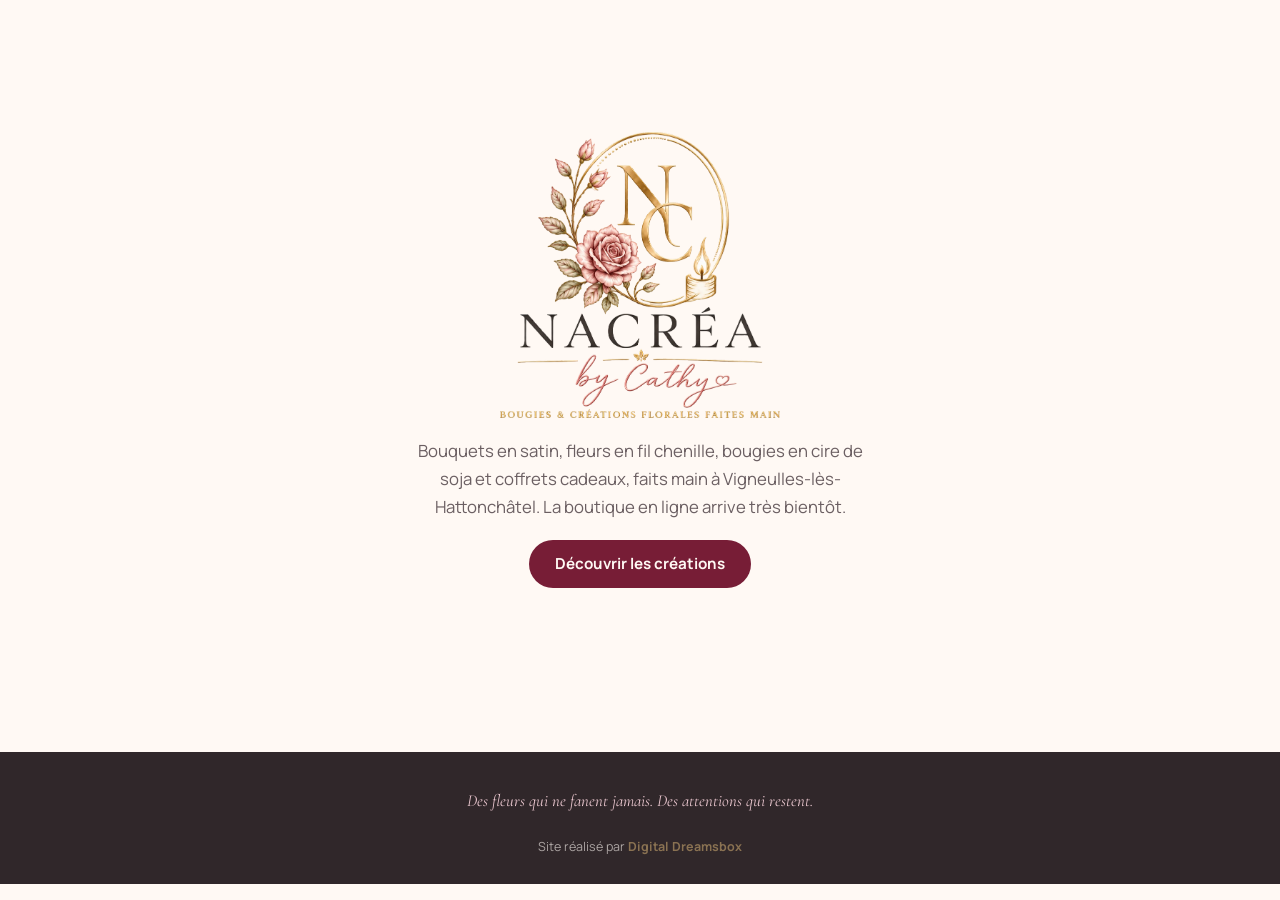
==== index.html @ 980279f2 "Site Nacréa by Cathy : boutique, fiches produits, gestionnaire /admin/, régénération automatique Co-" ====
<!DOCTYPE html>
<html lang="fr">
<head>
  <meta charset="UTF-8">
  <meta name="viewport" content="width=device-width, initial-scale=1.0, minimum-scale=1.0">
  <title>Nacréa by Cathy — Bougies &amp; créations florales faites main</title>
  <meta name="description" content="Bouquets en satin, fleurs en fil chenille, bougies en cire de soja et coffrets cadeaux faits main. Des fleurs qui ne fanent jamais, des attentions qui restent.">
  <link rel="canonical" href="https://nacreabycathy.fr/">
  <meta property="og:title" content="Nacréa by Cathy — Bougies &amp; créations florales faites main">
  <meta property="og:description" content="Des fleurs qui ne fanent jamais. Des attentions qui restent.">
  <meta property="og:image" content="https://nacreabycathy.fr/assets/logo-web.webp">
  <meta property="og:url" content="https://nacreabycathy.fr/">
  <meta property="og:type" content="website">
  <meta property="og:site_name" content="Nacréa by Cathy">
  <meta http-equiv="X-Content-Type-Options" content="nosniff">
  <meta name="referrer" content="strict-origin-when-cross-origin">
  <link rel="icon" href="/assets/favicon-32-nc.png">
  <link rel="apple-touch-icon" href="/assets/apple-touch-icon.png">
  <link rel="preload" href="https://fonts.googleapis.com/css2?family=Cormorant+Garamond:wght@500;600&family=Great+Vibes&family=Manrope:wght@400;500;600;700&display=swap" as="style" onload="this.onload=null;this.rel='stylesheet'">
  <noscript><link rel="stylesheet" href="https://fonts.googleapis.com/css2?family=Cormorant+Garamond:wght@500;600&family=Great+Vibes&family=Manrope:wght@400;500;600;700&display=swap"></noscript>
  <link rel="stylesheet" href="/assets/styles.css">
</head>
<body>
<!-- PLACEHOLDER — la vraie page d'accueil (hero, collections, occasions, sur-mesure)
     sera construite au chantier design. Cette version évite tout lien cassé. -->
<main style="min-height:80svh;display:flex;flex-direction:column;align-items:center;justify-content:center;text-align:center;padding:2rem 1rem;gap:1.2rem">
  <img src="/assets/logo-web.webp" alt="Nacréa by Cathy — bougies et créations florales faites main" width="320" height="327" style="max-width:280px">
  <p style="max-width:460px;color:#6b5f62">Bouquets en satin, fleurs en fil chenille, bougies en cire de soja et coffrets cadeaux, faits main à Vigneulles-lès-Hattonchâtel. La boutique en ligne arrive très bientôt.</p>
  <a class="btn btn-primary" href="/boutique.html">Découvrir les créations</a>
</main>
<footer class="site-footer">
  <p class="footer-baseline">Des fleurs qui ne fanent jamais. Des attentions qui restent.</p>
  <div class="footer-credit">
    <a href="https://digitaldreamsbox.com" target="_blank" rel="noopener">Site réalisé par <strong>Digital Dreamsbox</strong></a>
  </div>
</footer>
</body>
</html>
---- assets/styles.css ----
/* ============================================================
   Nacréa by Cathy — styles globaux v1 (charte 21/08/2026)
   Mobile-first. Variables charte en :root.
   ============================================================ */
:root {
  --ivoire: #FFF9F4;
  --rose: #E8C5CD;
  --bordeaux: #771D36;
  --bordeaux-fonce: #5E1729;
  --champagne: #C6A46D;
  --anthracite: #30272A;
  --fs-h1: clamp(1.7rem, 5vw, 2.8rem);
  --fs-h2: clamp(1.3rem, 3.5vw, 2rem);
  --fs-body: clamp(0.95rem, 2vw, 1.05rem);
}
* { margin: 0; padding: 0; box-sizing: border-box; }
body {
  background: var(--ivoire);
  color: var(--anthracite);
  font-family: 'Manrope', system-ui, sans-serif;
  font-size: var(--fs-body);
  line-height: 1.65;
}
img { max-width: 100%; height: auto; display: block; }
a { color: var(--bordeaux); }
h1, h2, h3 { font-family: 'Cormorant Garamond', Georgia, serif; font-weight: 600; line-height: 1.15; }
h1 { font-size: var(--fs-h1); }
h2 { font-size: var(--fs-h2); }

/* ---------- Header ---------- */
.site-header {
  display: flex; align-items: center; justify-content: space-between;
  padding: .6rem 1rem; gap: 1rem;
  border-bottom: 1px solid #eadfd6;
  background: var(--ivoire);
}
.site-header img { width: 64px; height: auto; }
.site-header nav { display: flex; gap: .3rem .9rem; flex-wrap: wrap; justify-content: flex-end; }
.site-header nav a {
  text-decoration: none; color: var(--anthracite);
  font-weight: 600; font-size: .82rem; letter-spacing: .08em; text-transform: uppercase;
  padding: .55rem .35rem; min-height: 44px; display: inline-flex; align-items: center;
}
.site-header nav a:hover { color: var(--bordeaux); }
@media (min-width: 768px) { .site-header { padding: .8rem 2rem; } .site-header img { width: 78px; } }

/* ---------- Boutons & badges ---------- */
.btn {
  display: inline-flex; align-items: center; justify-content: center;
  min-height: 48px; padding: .7rem 1.6rem;
  border-radius: 999px; text-decoration: none;
  font-weight: 700; font-size: .95rem;
  transition: background .2s ease, transform .15s ease;
}
.btn-primary { background: var(--bordeaux); color: var(--ivoire); }
.btn-primary:hover { background: var(--bordeaux-fonce); transform: translateY(-1px); }
.btn-off { background: #d9d0ca; color: #6b5f62; cursor: not-allowed; }
.badge {
  position: absolute; top: .7rem; left: .7rem;
  background: var(--ivoire); color: var(--bordeaux);
  font-size: .7rem; font-weight: 700; letter-spacing: .12em; text-transform: uppercase;
  padding: .25rem .6rem; border-radius: 999px; border: 1px solid var(--rose);
}
.badge-off { background: var(--anthracite); color: var(--ivoire); border-color: var(--anthracite); }

/* ---------- Grille produits / cartes ---------- */
.grille-produits {
  display: grid; grid-template-columns: repeat(2, 1fr); gap: .9rem;
}
@media (min-width: 768px) { .grille-produits { grid-template-columns: repeat(3, 1fr); gap: 1.4rem; } }
.carte-produit { text-decoration: none; color: inherit; }
.carte-img {
  position: relative; overflow: hidden; border-radius: 14px;
  aspect-ratio: 1 / 1; background: #f4ebe3;
}
.carte-img img { width: 100%; height: 100%; object-fit: cover; transition: transform .35s ease; }
.carte-produit:hover .carte-img img { transform: scale(1.04); }
.carte-produit h3 {
  font-family: 'Manrope', sans-serif; font-size: .92rem; font-weight: 600;
  margin: .55rem 0 .1rem; line-height: 1.35;
}
.carte-prix { color: var(--bordeaux); font-weight: 700; font-size: .95rem; }

/* ---------- Page boutique ---------- */
.page-boutique { max-width: 1120px; margin: 0 auto; padding: 1.6rem 1rem 4rem; }
.page-boutique h1 { margin-bottom: .3rem; }
.page-boutique .intro { color: #6b5f62; max-width: 640px; margin-bottom: 1.4rem; }
.filtres { display: flex; flex-wrap: wrap; gap: .5rem; margin-bottom: .7rem; }
.filtres-occ { margin-bottom: 1.6rem; }
.chip {
  border: 1px solid #e0d3c8; background: #fff; color: var(--anthracite);
  padding: .5rem 1rem; min-height: 40px; border-radius: 999px;
  font-family: inherit; font-size: .85rem; font-weight: 600; cursor: pointer;
  transition: all .15s ease;
}
.chip:hover { border-color: var(--bordeaux); }
.chip-active { background: var(--bordeaux); color: var(--ivoire); border-color: var(--bordeaux); }
.chip-occ { border-style: dashed; }
.vide { padding: 2rem 0; color: #6b5f62; }

/* ---------- Fiche produit ---------- */
.page-produit { max-width: 1120px; margin: 0 auto; padding: 1.2rem 1rem 4rem; }
.fil { font-size: .82rem; color: #8a7c80; margin-bottom: 1rem; }
.fil a { color: inherit; }
.produit-grille { display: grid; gap: 1.6rem; }
@media (min-width: 900px) { .produit-grille { grid-template-columns: 1.1fr 1fr; gap: 3rem; } }
.galerie img#galerie-main { border-radius: 16px; width: 100%; aspect-ratio: 1/1; object-fit: cover; }
.galerie-thumbs { display: flex; gap: .6rem; margin-top: .7rem; }
.galerie-thumbs .thumb { border: 2px solid transparent; border-radius: 10px; overflow: hidden; padding: 0; cursor: pointer; background: none; }
.galerie-thumbs .thumb:hover { border-color: var(--champagne); }
.galerie-thumbs img { width: 72px; height: 72px; object-fit: cover; }
.infos h1 { margin-bottom: .4rem; }
.infos .prix { font-size: 1.5rem; font-weight: 700; color: var(--bordeaux); margin-bottom: .7rem; }
.infos .accroche { color: #6b5f62; margin-bottom: 1.2rem; max-width: 46ch; }
.perso-note { margin-top: 1rem; font-size: .9rem; background: #fff; border: 1px solid var(--rose); border-radius: 10px; padding: .8rem 1rem; }
.reassurance { list-style: none; margin-top: 1.4rem; display: grid; gap: .45rem; }
.reassurance li { padding-left: 1.5rem; position: relative; font-size: .92rem; }
.reassurance li::before {
  content: ""; position: absolute; left: 0; top: .5em;
  width: 14px; height: 2px; background: var(--champagne);
}
.produit-description { max-width: 720px; margin-top: 3rem; }
.produit-description h2 { margin-bottom: .7rem; }
.produit-description p { margin-bottom: .8rem; }
.occasions-tags { color: #8a7c80; font-size: .88rem; }
.cross-sell { margin-top: 3rem; }
.cross-sell h2 { margin-bottom: 1rem; }
.cross-sell .grille-produits { grid-template-columns: repeat(2, 1fr); max-width: 560px; }

/* ---------- Footer ---------- */
.site-footer {
  margin-top: 2rem; padding: 2.2rem 1rem 1.6rem;
  background: var(--anthracite); color: var(--ivoire);
  text-align: center;
}
.footer-baseline { font-family: 'Cormorant Garamond', serif; font-size: 1.05rem; font-style: italic; color: var(--rose); margin-bottom: 1rem; }
.site-footer nav { display: flex; flex-wrap: wrap; gap: .4rem 1.2rem; justify-content: center; margin-bottom: 1.4rem; }
.site-footer nav a { color: var(--ivoire); opacity: .85; text-decoration: none; font-size: .85rem; min-height: 44px; display: inline-flex; align-items: center; }
.site-footer nav a:hover { opacity: 1; color: var(--rose); }
.footer-credit a { color: var(--ivoire); opacity: .6; font-size: .78rem; text-decoration: none; }
.footer-credit a:hover { opacity: .9; }
.footer-credit strong { color: var(--champagne); }
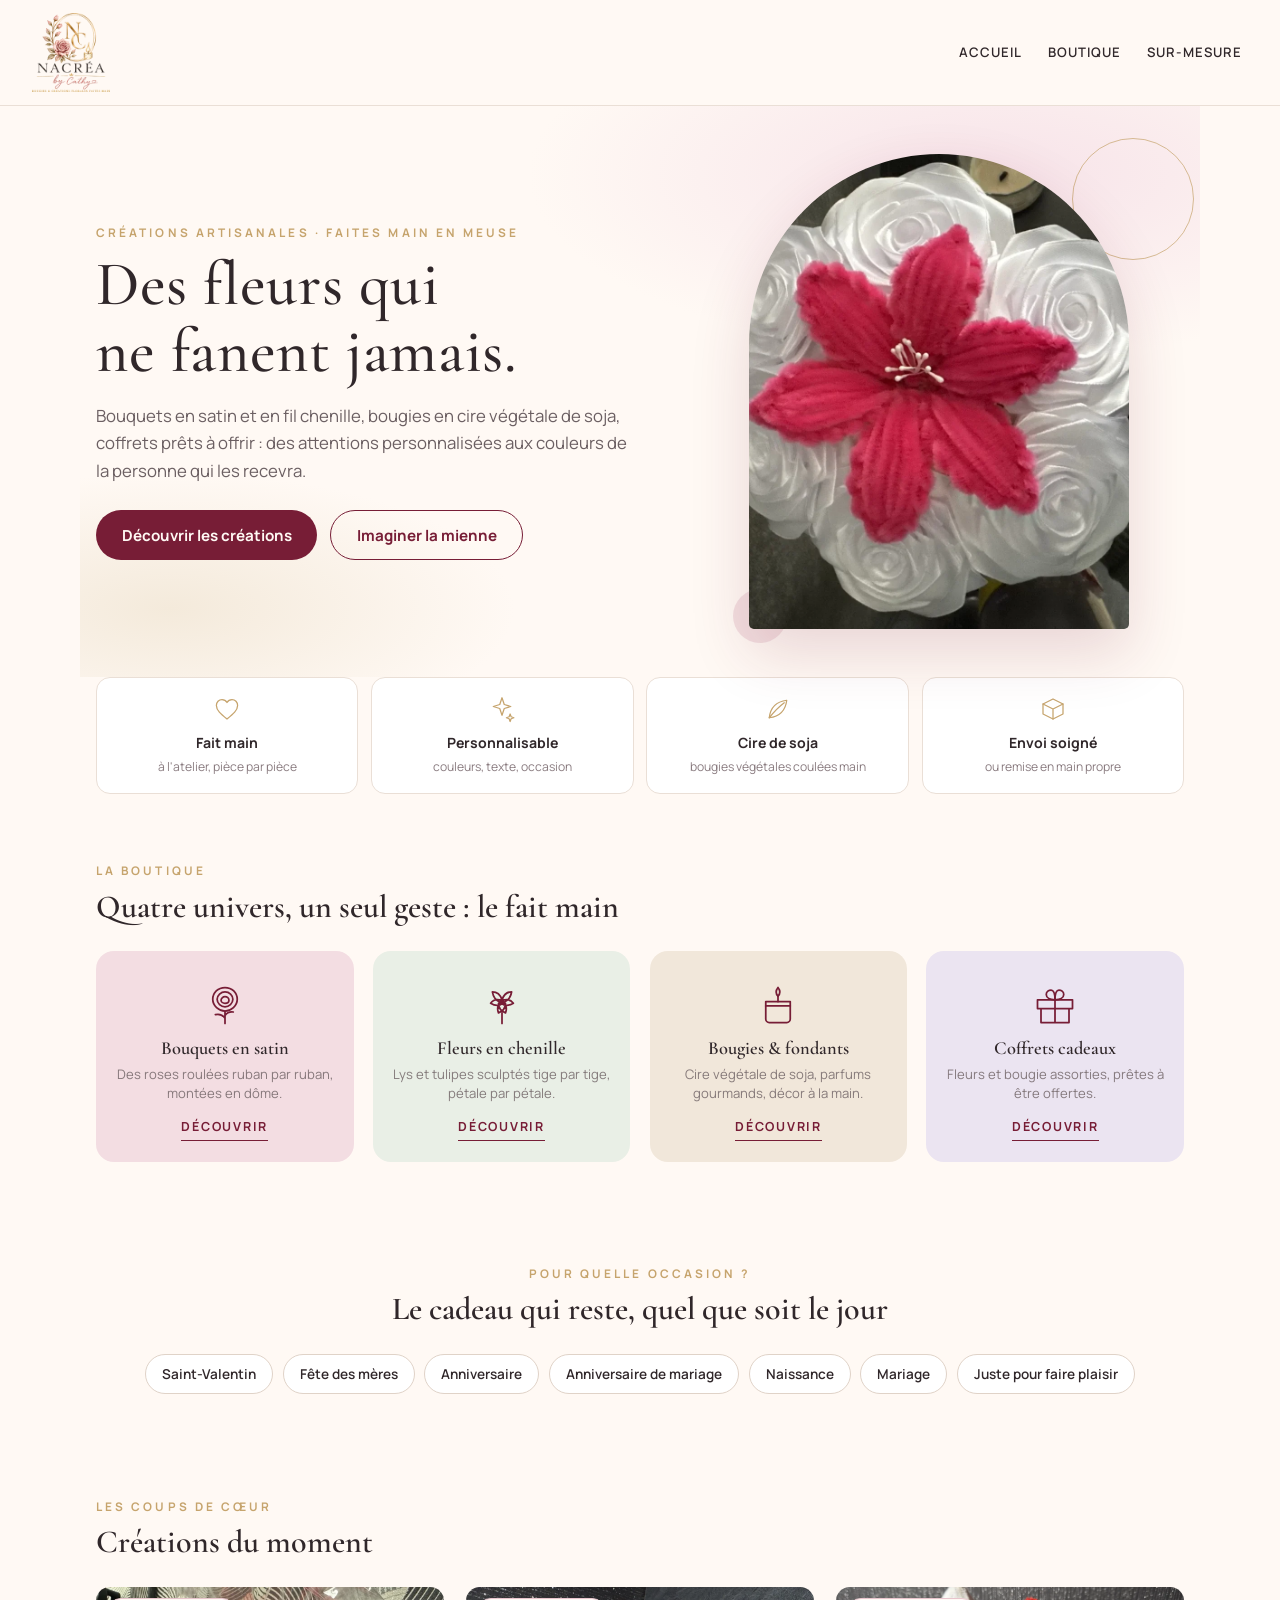
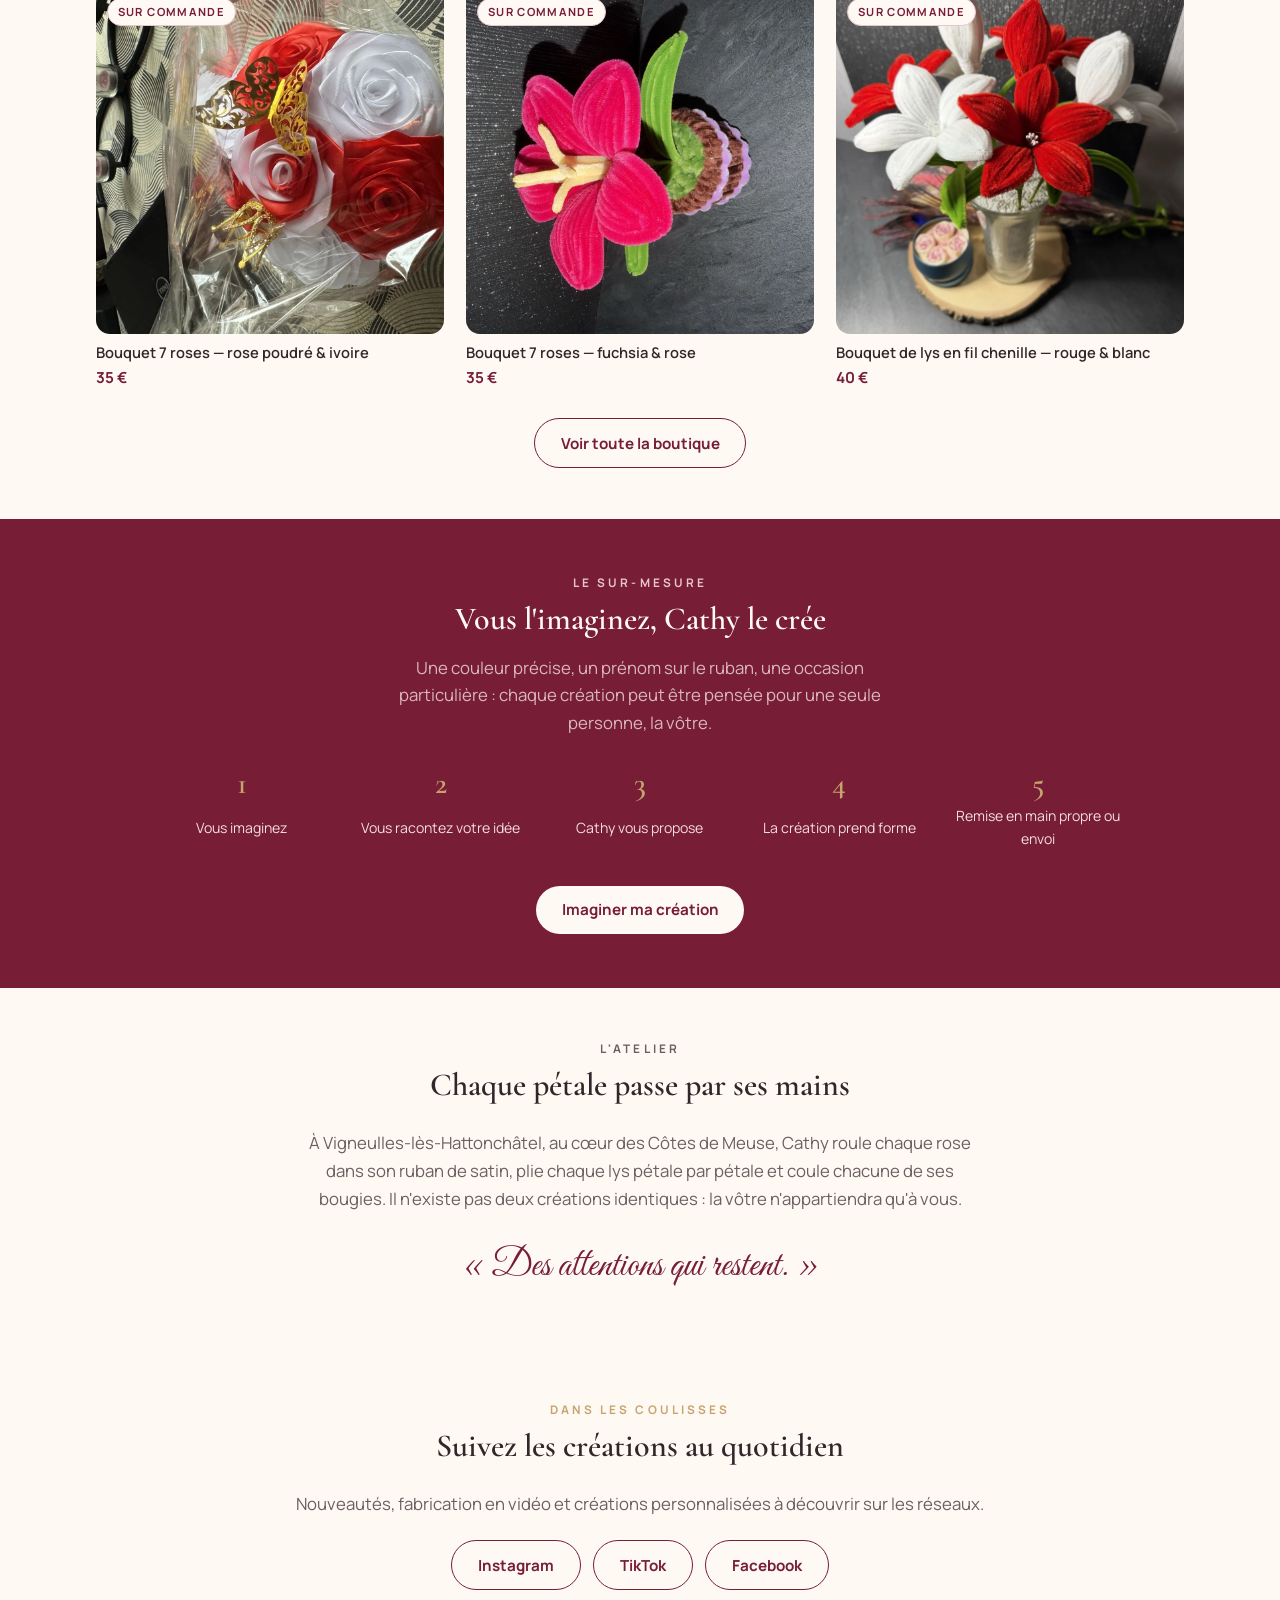
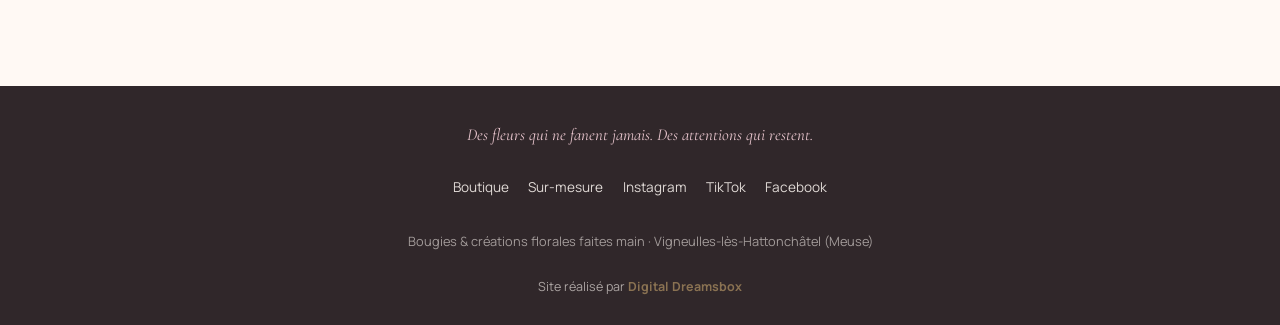
==== commit 9fc0dc14: "Page d'accueil complète + page sur-mesure + 404 (charte Nacréa, coups de cœur générés depuis le cata" ====
--- a/index.html
+++ b/index.html
@@ -3,12 +3,12 @@
 <head>
   <meta charset="UTF-8">
   <meta name="viewport" content="width=device-width, initial-scale=1.0, minimum-scale=1.0">
-  <title>Nacréa by Cathy — Bougies &amp; créations florales faites main</title>
-  <meta name="description" content="Bouquets en satin, fleurs en fil chenille, bougies en cire de soja et coffrets cadeaux faits main. Des fleurs qui ne fanent jamais, des attentions qui restent.">
+  <title>Nacréa by Cathy — Bouquets en satin &amp; bougies artisanales</title>
+  <meta name="description" content="Bouquets éternels en satin, fleurs en fil chenille, bougies en cire végétale de soja et coffrets cadeaux, faits main en Meuse. Des fleurs qui ne fanent jamais, personnalisées à vos couleurs.">
   <link rel="canonical" href="https://nacreabycathy.fr/">
-  <meta property="og:title" content="Nacréa by Cathy — Bougies &amp; créations florales faites main">
-  <meta property="og:description" content="Des fleurs qui ne fanent jamais. Des attentions qui restent.">
-  <meta property="og:image" content="https://nacreabycathy.fr/assets/logo-web.webp">
+  <meta property="og:title" content="Nacréa by Cathy — Bouquets en satin &amp; bougies artisanales">
+  <meta property="og:description" content="Des fleurs qui ne fanent jamais. Des attentions qui restent. Créations faites main et personnalisées, en Meuse.">
+  <meta property="og:image" content="https://nacreabycathy.fr/assets/ambiance-hero.webp">
   <meta property="og:url" content="https://nacreabycathy.fr/">
   <meta property="og:type" content="website">
   <meta property="og:site_name" content="Nacréa by Cathy">
@@ -16,23 +16,224 @@
   <meta name="referrer" content="strict-origin-when-cross-origin">
   <link rel="icon" href="/assets/favicon-32-nc.png">
   <link rel="apple-touch-icon" href="/assets/apple-touch-icon.png">
+  <link rel="preload" as="image" href="/assets/ambiance-hero.webp">
   <link rel="preload" href="https://fonts.googleapis.com/css2?family=Cormorant+Garamond:wght@500;600&family=Great+Vibes&family=Manrope:wght@400;500;600;700&display=swap" as="style" onload="this.onload=null;this.rel='stylesheet'">
   <noscript><link rel="stylesheet" href="https://fonts.googleapis.com/css2?family=Cormorant+Garamond:wght@500;600&family=Great+Vibes&family=Manrope:wght@400;500;600;700&display=swap"></noscript>
   <link rel="stylesheet" href="/assets/styles.css">
+  <script type="application/ld+json">
+  {
+    "@context": "https://schema.org",
+    "@type": "Organization",
+    "name": "Nacréa by Cathy",
+    "url": "https://nacreabycathy.fr/",
+    "logo": "https://nacreabycathy.fr/assets/logo-web.webp",
+    "sameAs": [
+      "https://www.instagram.com/catcandle55",
+      "https://www.tiktok.com/@catcandle55",
+      "https://www.facebook.com/share/1Giaos61ck/"
+    ]
+  }
+  </script>
 </head>
 <body>
-<!-- PLACEHOLDER — la vraie page d'accueil (hero, collections, occasions, sur-mesure)
-     sera construite au chantier design. Cette version évite tout lien cassé. -->
-<main style="min-height:80svh;display:flex;flex-direction:column;align-items:center;justify-content:center;text-align:center;padding:2rem 1rem;gap:1.2rem">
-  <img src="/assets/logo-web.webp" alt="Nacréa by Cathy — bougies et créations florales faites main" width="320" height="327" style="max-width:280px">
-  <p style="max-width:460px;color:#6b5f62">Bouquets en satin, fleurs en fil chenille, bougies en cire de soja et coffrets cadeaux, faits main à Vigneulles-lès-Hattonchâtel. La boutique en ligne arrive très bientôt.</p>
-  <a class="btn btn-primary" href="/boutique.html">Découvrir les créations</a>
+
+<!-- GEN:NAV -->
+<header class="site-header">
+  <a href="/" class="logo-link" aria-label="Nacréa by Cathy — accueil">
+    <img src="/assets/logo-header.webp" alt="Nacréa by Cathy" width="98" height="100">
+  </a>
+  <nav aria-label="Navigation principale">
+    <a href="/">Accueil</a>
+    <a href="/boutique.html">Boutique</a>
+    <a href="/sur-mesure.html">Sur-mesure</a>
+  </nav>
+</header>
+<!-- /GEN:NAV -->
+
+<main>
+
+  <!-- ========================================
+       HERO
+       ======================================== -->
+  <section class="hero">
+    <div class="hero-texte">
+      <p class="eyebrow">Créations artisanales · faites main en Meuse</p>
+      <h1>Des fleurs qui ne&nbsp;fanent jamais.</h1>
+      <p class="hero-sous">Bouquets en satin et en fil chenille, bougies en cire végétale de soja, coffrets prêts à offrir : des attentions personnalisées aux couleurs de la personne qui les recevra.</p>
+      <div class="hero-actions">
+        <a class="btn btn-primary" href="/boutique.html">Découvrir les créations</a>
+        <a class="btn btn-ghost" href="/sur-mesure.html">Imaginer la mienne</a>
+      </div>
+    </div>
+    <div class="hero-visu" aria-hidden="true">
+      <div class="arche">
+        <img src="/assets/ambiance-hero.webp" alt="" width="840" height="1050" fetchpriority="high">
+      </div>
+    </div>
+  </section>
+
+  <!-- ========================================
+       RÉASSURANCE
+       ======================================== -->
+  <section class="reassurance-strip" aria-label="Nos engagements">
+    <div class="ritem">
+      <svg viewBox="0 0 48 48" width="30" height="30" fill="none" stroke="currentColor" stroke-width="2" stroke-linecap="round" stroke-linejoin="round"><path d="M24 40C14 32 7 26 7 18.5 7 13 11 9 16 9c3.4 0 6.4 1.8 8 4.6C25.6 10.8 28.6 9 32 9c5 0 9 4 9 9.5C41 26 34 32 24 40Z"/></svg>
+      <b>Fait main</b><span>à l'atelier, pièce par pièce</span>
+    </div>
+    <div class="ritem">
+      <svg viewBox="0 0 48 48" width="30" height="30" fill="none" stroke="currentColor" stroke-width="2" stroke-linecap="round" stroke-linejoin="round"><path d="M24 6l3.6 10.8L38 20l-10.4 3.2L24 34l-3.6-10.8L10 20l10.4-3.2L24 6Z"/><path d="M37 32l1.6 4.4L43 38l-4.4 1.6L37 44l-1.6-4.4L31 38l4.4-1.6L37 32Z"/></svg>
+      <b>Personnalisable</b><span>couleurs, texte, occasion</span>
+    </div>
+    <div class="ritem">
+      <svg viewBox="0 0 48 48" width="30" height="30" fill="none" stroke="currentColor" stroke-width="2" stroke-linecap="round" stroke-linejoin="round"><path d="M38 10C22 12 12 20 10 38c18-2 26-12 28-28Z"/><path d="M10 38c8-10 16-18 24-24"/></svg>
+      <b>Cire de soja</b><span>bougies végétales coulées main</span>
+    </div>
+    <div class="ritem">
+      <svg viewBox="0 0 48 48" width="30" height="30" fill="none" stroke="currentColor" stroke-width="2" stroke-linecap="round" stroke-linejoin="round"><path d="M8 16l16-8 16 8v16l-16 8-16-8V16Z"/><path d="M8 16l16 8 16-8M24 24v16"/></svg>
+      <b>Envoi soigné</b><span>ou remise en main propre</span>
+    </div>
+  </section>
+
+  <!-- ========================================
+       COLLECTIONS
+       ======================================== -->
+  <section class="sec collections">
+    <p class="eyebrow">La boutique</p>
+    <h2>Quatre univers, un seul geste&nbsp;: le fait main</h2>
+    <div class="collections-grid">
+      <a class="ccard" style="--fond:#F3DDE2" href="/boutique.html?collection=bouquets-satin">
+        <svg viewBox="0 0 64 64" width="56" height="56" fill="none" stroke="#771D36" stroke-width="2" stroke-linecap="round"><path d="M32 12c8 0 14 6 14 13.5S39 39 32 39s-14-6-14-13.5S24 12 32 12Zm0 5c5 0 9 3.8 9 8.5S36.6 34 32 34s-9-3.8-9-8.5 4.4-8.5 9-8.5Zm0 5.5c2.6 0 4.5 1.8 4.5 4S34.4 30 32 30s-4.5-1.6-4.5-3.5 2-4 4.5-4Z"/><path d="M32 39v14M32 47c-3-4-7-5-11-4M32 44c2.5-3.5 6-4.5 9.5-4"/></svg>
+        <h3>Bouquets en satin</h3>
+        <p>Des roses roulées ruban par ruban, montées en dôme.</p>
+        <span class="clien">Découvrir</span>
+      </a>
+      <a class="ccard" style="--fond:#E9EFE6" href="/boutique.html?collection=fleurs-chenille">
+        <svg viewBox="0 0 64 64" width="56" height="56" fill="none" stroke="#771D36" stroke-width="2" stroke-linecap="round" stroke-linejoin="round"><g><path d="M32 26c2-6 6-9 11-9-1 6-4 10-9 12M32 26c-2-6-6-9-11-9 1 6 4 10 9 12M32 27c5-2 10-1 13 3-5 3-10 3-14 0M32 27c-5-2-10-1-13 3 5 3 10 3 14 0M32 28c4 3 6 8 4 13-5-2-8-6-8-11M32 28c-4 3-6 8-4 13 5-2 8-6 8-11"/><circle cx="32" cy="27" r="2.5" fill="#771D36" stroke="none"/><path d="M32 41v12"/></g></svg>
+        <h3>Fleurs en chenille</h3>
+        <p>Lys et tulipes sculptés tige par tige, pétale par pétale.</p>
+        <span class="clien">Découvrir</span>
+      </a>
+      <a class="ccard" style="--fond:#F1E7DA" href="/boutique.html?collection=bougies-fondants">
+        <svg viewBox="0 0 64 64" width="56" height="56" fill="none" stroke="#771D36" stroke-width="2" stroke-linecap="round" stroke-linejoin="round"><path d="M18 28h28v20a4 4 0 0 1-4 4H22a4 4 0 0 1-4-4V28Z"/><path d="M18 33h28"/><path d="M32 12c2.8 3.6 3.3 6.4 0 10-3.3-3.6-2.8-6.4 0-10Z"/><path d="M32 22v6"/></svg>
+        <h3>Bougies &amp; fondants</h3>
+        <p>Cire végétale de soja, parfums gourmands, décor à la main.</p>
+        <span class="clien">Découvrir</span>
+      </a>
+      <a class="ccard" style="--fond:#EBE4F1" href="/boutique.html?collection=coffrets">
+        <svg viewBox="0 0 64 64" width="56" height="56" fill="none" stroke="#771D36" stroke-width="2" stroke-linecap="round" stroke-linejoin="round"><path d="M12 26h40v10H12zM16 36h32v16H16zM32 26v26"/><path d="M32 26c-6 0-10-2.5-10-6s3-5 5.5-5S32 18 32 26Zm0 0c6 0 10-2.5 10-6s-3-5-5.5-5S32 18 32 26Z"/></svg>
+        <h3>Coffrets cadeaux</h3>
+        <p>Fleurs et bougie assorties, prêtes à être offertes.</p>
+        <span class="clien">Découvrir</span>
+      </a>
+    </div>
+  </section>
+
+  <!-- ========================================
+       OCCASIONS
+       ======================================== -->
+  <section class="sec occasions-home">
+    <p class="eyebrow">Pour quelle occasion&nbsp;?</p>
+    <h2>Le cadeau qui reste, quel que soit le jour</h2>
+    <div class="occ-chips">
+      <a class="chip" href="/boutique.html?occasion=saint-valentin">Saint-Valentin</a>
+      <a class="chip" href="/boutique.html?occasion=fete-des-meres">Fête des mères</a>
+      <a class="chip" href="/boutique.html?occasion=anniversaire">Anniversaire</a>
+      <a class="chip" href="/boutique.html?occasion=anniversaire-mariage">Anniversaire de mariage</a>
+      <a class="chip" href="/boutique.html?occasion=naissance">Naissance</a>
+      <a class="chip" href="/boutique.html?occasion=mariage">Mariage</a>
+      <a class="chip" href="/boutique.html?occasion=pour-faire-plaisir">Juste pour faire plaisir</a>
+    </div>
+  </section>
+
+  <!-- ========================================
+       COUPS DE CŒUR (généré depuis le catalogue)
+       ======================================== -->
+  <section class="sec coups">
+    <p class="eyebrow">Les coups de cœur</p>
+    <h2>Créations du moment</h2>
+    <!-- GEN:COUPS-DE-COEUR -->
+<div class="grille-produits">
+    <a class="carte-produit" href="/creation/bouquet-7-roses-rose-poudre-ivoire.html"
+       data-collection="bouquets-satin" data-occasions="anniversaire fete-des-meres pour-faire-plaisir">
+      <div class="carte-img"><img src="/assets/produits/bouquet-rose-poudre-ivoire-1.webp" alt="Bouquet 7 roses — rose poudré &amp; ivoire" loading="lazy" width="600" height="600"><span class="badge">Sur commande</span></div>
+      <h3>Bouquet 7 roses — rose poudré &amp; ivoire</h3>
+      <p class="carte-prix">35 €</p>
+    </a>
+    <a class="carte-produit" href="/creation/bouquet-7-roses-fuchsia-rose.html"
+       data-collection="bouquets-satin" data-occasions="saint-valentin anniversaire pour-faire-plaisir">
+      <div class="carte-img"><img src="/assets/produits/bouquet-fuchsia-rose-1.webp" alt="Bouquet 7 roses — fuchsia &amp; rose" loading="lazy" width="600" height="600"><span class="badge">Sur commande</span></div>
+      <h3>Bouquet 7 roses — fuchsia &amp; rose</h3>
+      <p class="carte-prix">35 €</p>
+    </a>
+    <a class="carte-produit" href="/creation/bouquet-lys-fil-chenille-rouge-blanc.html"
+       data-collection="fleurs-chenille" data-occasions="fete-des-meres anniversaire pour-faire-plaisir">
+      <div class="carte-img"><img src="/assets/produits/bouquet-lys-chenille-1.webp" alt="Bouquet de lys en fil chenille — rouge &amp; blanc" loading="lazy" width="600" height="600"><span class="badge">Sur commande</span></div>
+      <h3>Bouquet de lys en fil chenille — rouge &amp; blanc</h3>
+      <p class="carte-prix">40 €</p>
+    </a></div>
+<!-- /GEN:COUPS-DE-COEUR -->
+    <p class="centre"><a class="btn btn-ghost" href="/boutique.html">Voir toute la boutique</a></p>
+  </section>
+
+  <!-- ========================================
+       SUR-MESURE
+       ======================================== -->
+  <section class="surmesure">
+    <div class="surmesure-int">
+      <p class="eyebrow eyebrow-clair">Le sur-mesure</p>
+      <h2>Vous l'imaginez, Cathy le crée</h2>
+      <p class="surmesure-sous">Une couleur précise, un prénom sur le ruban, une occasion particulière&nbsp;: chaque création peut être pensée pour une seule personne, la vôtre.</p>
+      <ol class="etapes">
+        <li><b>1</b>Vous imaginez</li>
+        <li><b>2</b>Vous racontez votre idée</li>
+        <li><b>3</b>Cathy vous propose</li>
+        <li><b>4</b>La création prend forme</li>
+        <li><b>5</b>Remise en main propre ou envoi</li>
+      </ol>
+      <a class="btn btn-clair" href="/sur-mesure.html">Imaginer ma création</a>
+    </div>
+  </section>
+
+  <!-- ========================================
+       ATELIER
+       ======================================== -->
+  <section class="sec atelier">
+    <p class="eyebrow">L'atelier</p>
+    <h2>Chaque pétale passe par ses mains</h2>
+    <p>À Vigneulles-lès-Hattonchâtel, au cœur des Côtes de Meuse, Cathy roule chaque rose dans son ruban de satin, plie chaque lys pétale par pétale et coule chacune de ses bougies. Il n'existe pas deux créations identiques&nbsp;: la vôtre n'appartiendra qu'à vous.</p>
+    <p class="citation">«&nbsp;Des attentions qui restent.&nbsp;»</p>
+  </section>
+
+  <!-- ========================================
+       RÉSEAUX
+       ======================================== -->
+  <section class="sec reseaux">
+    <p class="eyebrow">Dans les coulisses</p>
+    <h2>Suivez les créations au quotidien</h2>
+    <p class="reseaux-sous">Nouveautés, fabrication en vidéo et créations personnalisées à découvrir sur les réseaux.</p>
+    <div class="reseaux-btns">
+      <a class="btn btn-ghost" href="https://www.instagram.com/catcandle55" target="_blank" rel="noopener">Instagram</a>
+      <a class="btn btn-ghost" href="https://www.tiktok.com/@catcandle55" target="_blank" rel="noopener">TikTok</a>
+      <a class="btn btn-ghost" href="https://www.facebook.com/share/1Giaos61ck/" target="_blank" rel="noopener">Facebook</a>
+    </div>
+  </section>
+
 </main>
+
+<!-- GEN:FOOTER -->
 <footer class="site-footer">
   <p class="footer-baseline">Des fleurs qui ne fanent jamais. Des attentions qui restent.</p>
+  <nav aria-label="Liens de bas de page">
+    <a href="/boutique.html">Boutique</a>
+    <a href="/sur-mesure.html">Sur-mesure</a>
+    <a href="https://www.instagram.com/catcandle55" target="_blank" rel="noopener">Instagram</a><a href="https://www.tiktok.com/@catcandle55" target="_blank" rel="noopener">TikTok</a><a href="https://www.facebook.com/share/1Giaos61ck/" target="_blank" rel="noopener">Facebook</a>
+  </nav>
+  <p class="footer-lieu">Bougies &amp; créations florales faites main · Vigneulles-lès-Hattonchâtel (Meuse)</p>
   <div class="footer-credit">
     <a href="https://digitaldreamsbox.com" target="_blank" rel="noopener">Site réalisé par <strong>Digital Dreamsbox</strong></a>
   </div>
 </footer>
+<!-- /GEN:FOOTER -->
+
 </body>
 </html>
--- a/assets/styles.css
+++ b/assets/styles.css
@@ -140,3 +140,149 @@
 .footer-credit a { color: var(--ivoire); opacity: .6; font-size: .78rem; text-decoration: none; }
 .footer-credit a:hover { opacity: .9; }
 .footer-credit strong { color: var(--champagne); }
+.footer-lieu { font-size: .8rem; opacity: .55; margin-bottom: 1.2rem; }
+
+/* ============================================================
+   PAGE D'ACCUEIL
+   ============================================================ */
+.eyebrow {
+  font-size: .74rem; font-weight: 700; letter-spacing: .26em; text-transform: uppercase;
+  color: var(--champagne); margin-bottom: .5rem;
+}
+.eyebrow-clair { color: var(--rose); }
+.btn-ghost {
+  border: 1.5px solid var(--bordeaux); color: var(--bordeaux); background: transparent;
+}
+.btn-ghost:hover { background: var(--bordeaux); color: var(--ivoire); transform: translateY(-1px); }
+.btn-clair { background: var(--ivoire); color: var(--bordeaux); }
+.btn-clair:hover { background: #fff; transform: translateY(-1px); }
+.sec { max-width: 1120px; margin: 0 auto; padding: 3.2rem 1rem; }
+.sec h2 { max-width: 620px; margin-bottom: 1.6rem; }
+.centre { text-align: center; margin-top: 1.8rem; }
+
+/* ---------- Hero ---------- */
+.hero {
+  max-width: 1120px; margin: 0 auto; padding: 2.2rem 1rem 3rem;
+  display: grid; gap: 2.2rem; align-items: center;
+  background:
+    radial-gradient(ellipse 60% 46% at 82% 12%, #F7E3E9 0%, rgba(247,227,233,0) 70%),
+    radial-gradient(ellipse 44% 34% at 8% 88%, #F4EADB 0%, rgba(244,234,219,0) 70%);
+}
+@media (min-width: 900px) { .hero { grid-template-columns: 1.15fr 1fr; padding-top: 3rem; } }
+.hero h1 {
+  font-size: clamp(2.3rem, 6vw, 3.9rem); font-weight: 500;
+  line-height: 1.08; margin-bottom: 1rem; letter-spacing: .01em;
+}
+.hero-sous { color: #6b5f62; max-width: 34rem; margin-bottom: 1.6rem; }
+.hero-actions { display: flex; flex-wrap: wrap; gap: .8rem; }
+.hero-visu { display: flex; justify-content: center; position: relative; }
+.arche {
+  width: min(78vw, 380px); aspect-ratio: 4 / 5;
+  border-radius: 999px 999px 26px 26px; overflow: hidden;
+  box-shadow: 0 24px 60px rgba(119, 29, 54, .16);
+  position: relative; z-index: 1;
+}
+.arche img { width: 100%; height: 100%; object-fit: cover; }
+.hero-visu::before {
+  content: ""; position: absolute; inset: -16px -10px auto auto;
+  width: 120px; height: 120px; border: 1.5px solid var(--champagne);
+  border-radius: 50%; opacity: .7;
+}
+.hero-visu::after {
+  content: ""; position: absolute; left: 8%; bottom: -14px;
+  width: 54px; height: 54px; background: var(--rose); opacity: .5; border-radius: 50%;
+}
+
+/* ---------- Réassurance ---------- */
+.reassurance-strip {
+  max-width: 1120px; margin: 0 auto; padding: 0 1rem 1rem;
+  display: grid; grid-template-columns: repeat(2, 1fr); gap: .8rem;
+}
+@media (min-width: 820px) { .reassurance-strip { grid-template-columns: repeat(4, 1fr); } }
+.ritem {
+  background: #fff; border: 1px solid #eadfd6; border-radius: 14px;
+  padding: 1rem .9rem; display: grid; justify-items: center; text-align: center; gap: .15rem;
+}
+.ritem svg { color: var(--champagne); margin-bottom: .3rem; }
+.ritem b { font-size: .88rem; }
+.ritem span { font-size: .76rem; color: #8a7c80; }
+
+/* ---------- Collections ---------- */
+.collections-grid { display: grid; grid-template-columns: repeat(2, 1fr); gap: .9rem; }
+@media (min-width: 820px) { .collections-grid { grid-template-columns: repeat(4, 1fr); gap: 1.2rem; } }
+.ccard {
+  background: var(--fond, #fff); border-radius: 18px; padding: 1.6rem 1.1rem 1.3rem;
+  text-decoration: none; color: var(--anthracite);
+  display: grid; justify-items: center; text-align: center; gap: .35rem;
+  transition: transform .25s ease, box-shadow .25s ease;
+}
+.ccard:hover { transform: translateY(-4px); box-shadow: 0 14px 34px rgba(48, 39, 42, .12); }
+.ccard h3 { font-size: 1.15rem; font-weight: 600; }
+.ccard p { font-size: .82rem; color: #6b5f62cc; line-height: 1.45; }
+.ccard .clien {
+  margin-top: .5rem; font-size: .78rem; font-weight: 700; letter-spacing: .14em;
+  text-transform: uppercase; color: var(--bordeaux);
+  border-bottom: 1.5px solid var(--bordeaux); padding-bottom: .15rem;
+}
+
+/* ---------- Occasions ---------- */
+.occasions-home { text-align: center; }
+.occasions-home h2 { margin-left: auto; margin-right: auto; }
+.occ-chips { display: flex; flex-wrap: wrap; gap: .6rem; justify-content: center; }
+.occ-chips .chip { text-decoration: none; display: inline-flex; align-items: center; }
+.occ-chips .chip:hover { background: var(--bordeaux); color: var(--ivoire); border-color: var(--bordeaux); }
+
+/* ---------- Sur-mesure ---------- */
+.surmesure { background: var(--bordeaux); color: var(--ivoire); }
+.surmesure-int { max-width: 1120px; margin: 0 auto; padding: 3.4rem 1rem; text-align: center; }
+.surmesure h2 { color: var(--ivoire); margin: 0 auto 1rem; }
+.surmesure-sous { color: #f3dde2cc; max-width: 540px; margin: 0 auto 2rem; }
+.etapes {
+  list-style: none; display: grid; gap: 1rem; margin-bottom: 2.2rem;
+  grid-template-columns: 1fr; max-width: 300px; margin-left: auto; margin-right: auto;
+}
+@media (min-width: 820px) { .etapes { grid-template-columns: repeat(5, 1fr); max-width: 980px; } }
+.etapes li { display: grid; justify-items: center; gap: .3rem; font-size: .88rem; color: #f3dde2; }
+.etapes b {
+  font-family: 'Cormorant Garamond', serif; font-size: 1.9rem; font-weight: 600;
+  color: var(--champagne); line-height: 1;
+}
+
+/* ---------- Atelier ---------- */
+.atelier { text-align: center; max-width: 720px; }
+.atelier h2 { margin-left: auto; margin-right: auto; }
+.atelier p { color: #6b5f62; }
+.citation {
+  font-family: 'Great Vibes', cursive; font-size: clamp(1.7rem, 4vw, 2.4rem);
+  color: var(--bordeaux) !important; margin-top: 1.4rem;
+}
+
+/* ---------- Réseaux ---------- */
+.reseaux { text-align: center; padding-bottom: 4rem; }
+.reseaux h2 { margin-left: auto; margin-right: auto; }
+.reseaux-sous { color: #6b5f62; margin-bottom: 1.4rem; }
+.reseaux-btns { display: flex; flex-wrap: wrap; gap: .8rem; justify-content: center; }
+
+/* ============================================================
+   PAGE SUR-MESURE & 404
+   ============================================================ */
+.page-simple { max-width: 760px; margin: 0 auto; padding: 2.4rem 1rem 4rem; }
+.page-simple h1 { margin-bottom: .8rem; }
+.page-simple .intro { color: #6b5f62; margin-bottom: 2rem; }
+.sm-etapes { list-style: none; display: grid; gap: 1rem; margin: 1.6rem 0 2.2rem; }
+.sm-etapes li {
+  background: #fff; border: 1px solid #eadfd6; border-radius: 14px;
+  padding: 1rem 1.2rem; display: flex; gap: 1rem; align-items: baseline;
+}
+.sm-etapes b {
+  font-family: 'Cormorant Garamond', serif; font-size: 1.7rem; font-weight: 600;
+  color: var(--champagne); line-height: 1;
+}
+.sm-idees { display: flex; flex-wrap: wrap; gap: .5rem; margin: 1rem 0 2rem; }
+.sm-idees span {
+  border: 1px dashed #d5c5b8; border-radius: 999px; padding: .45rem .95rem;
+  font-size: .84rem; color: #6b5f62;
+}
+.p404 { min-height: 62svh; display: grid; place-content: center; text-align: center; gap: 1rem; padding: 2rem 1rem; }
+.p404 h1 { font-size: clamp(2rem, 6vw, 3rem); }
+.p404 p { color: #6b5f62; }
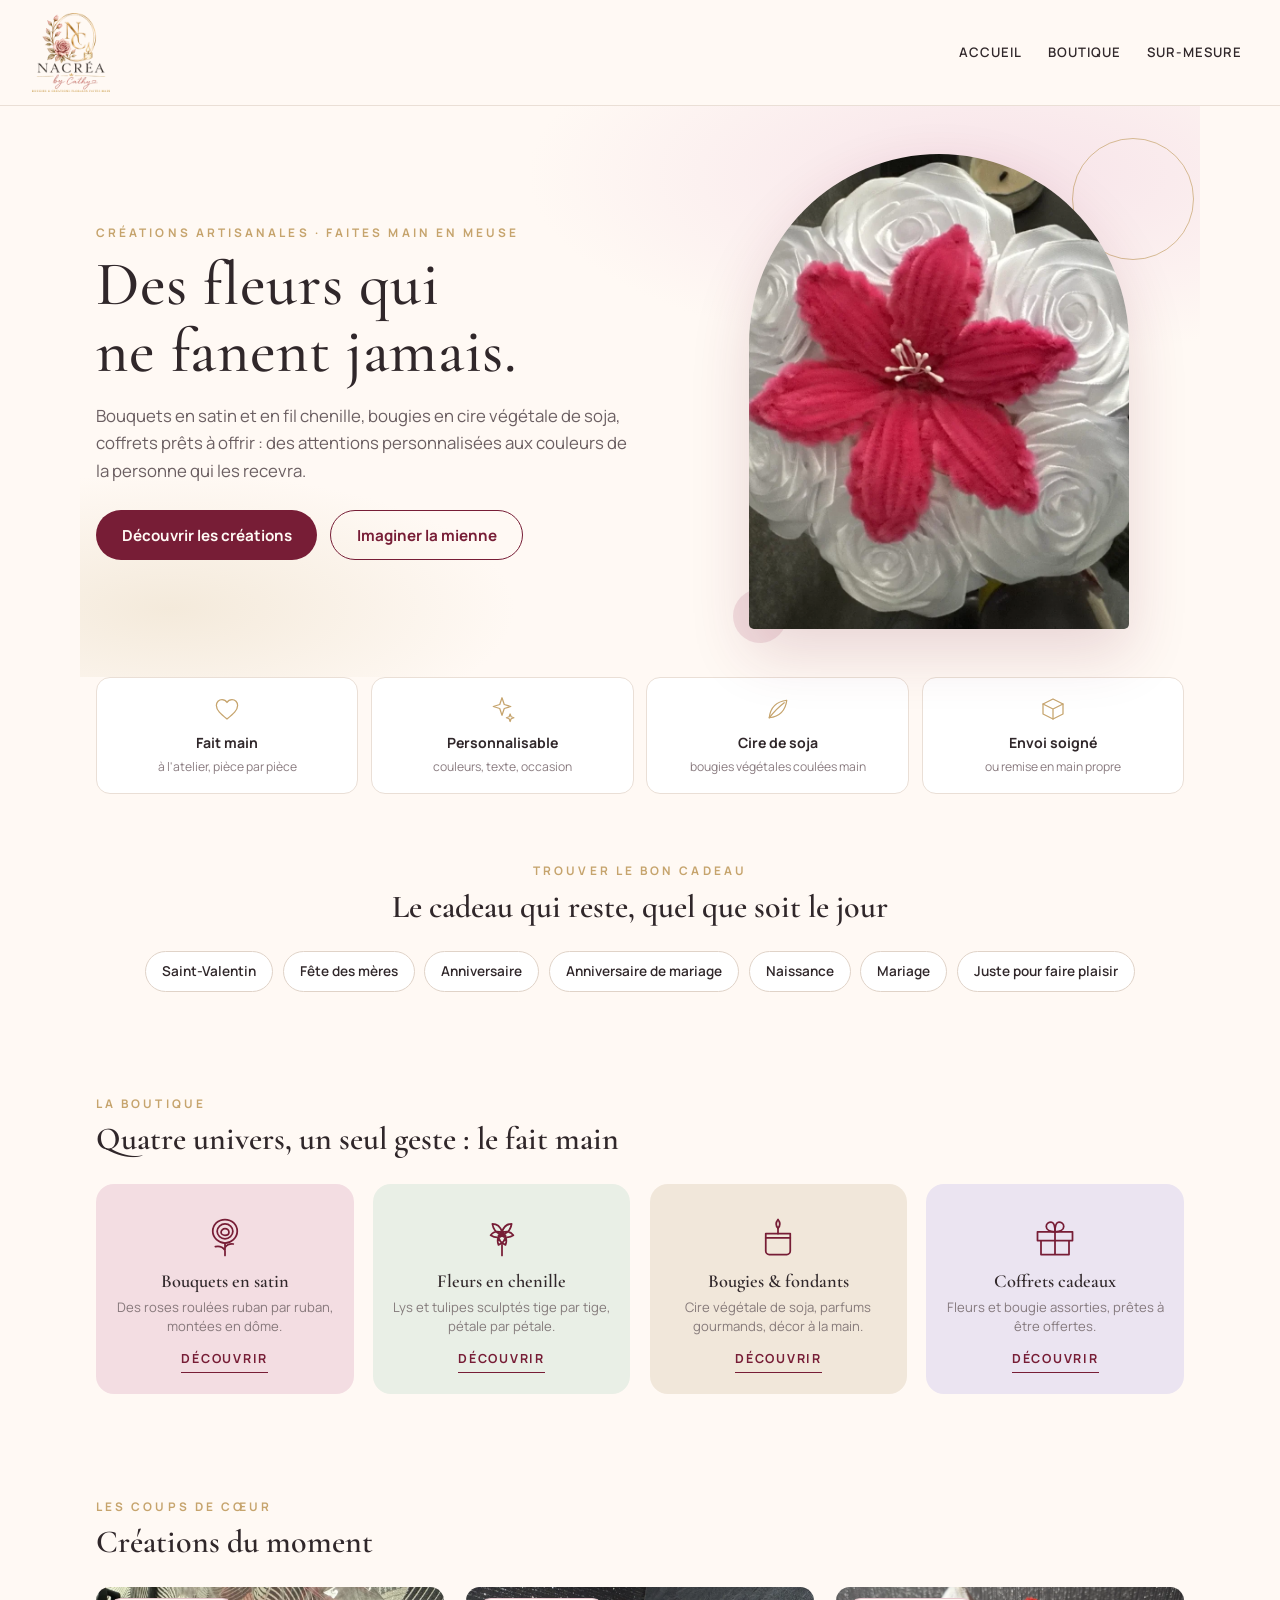
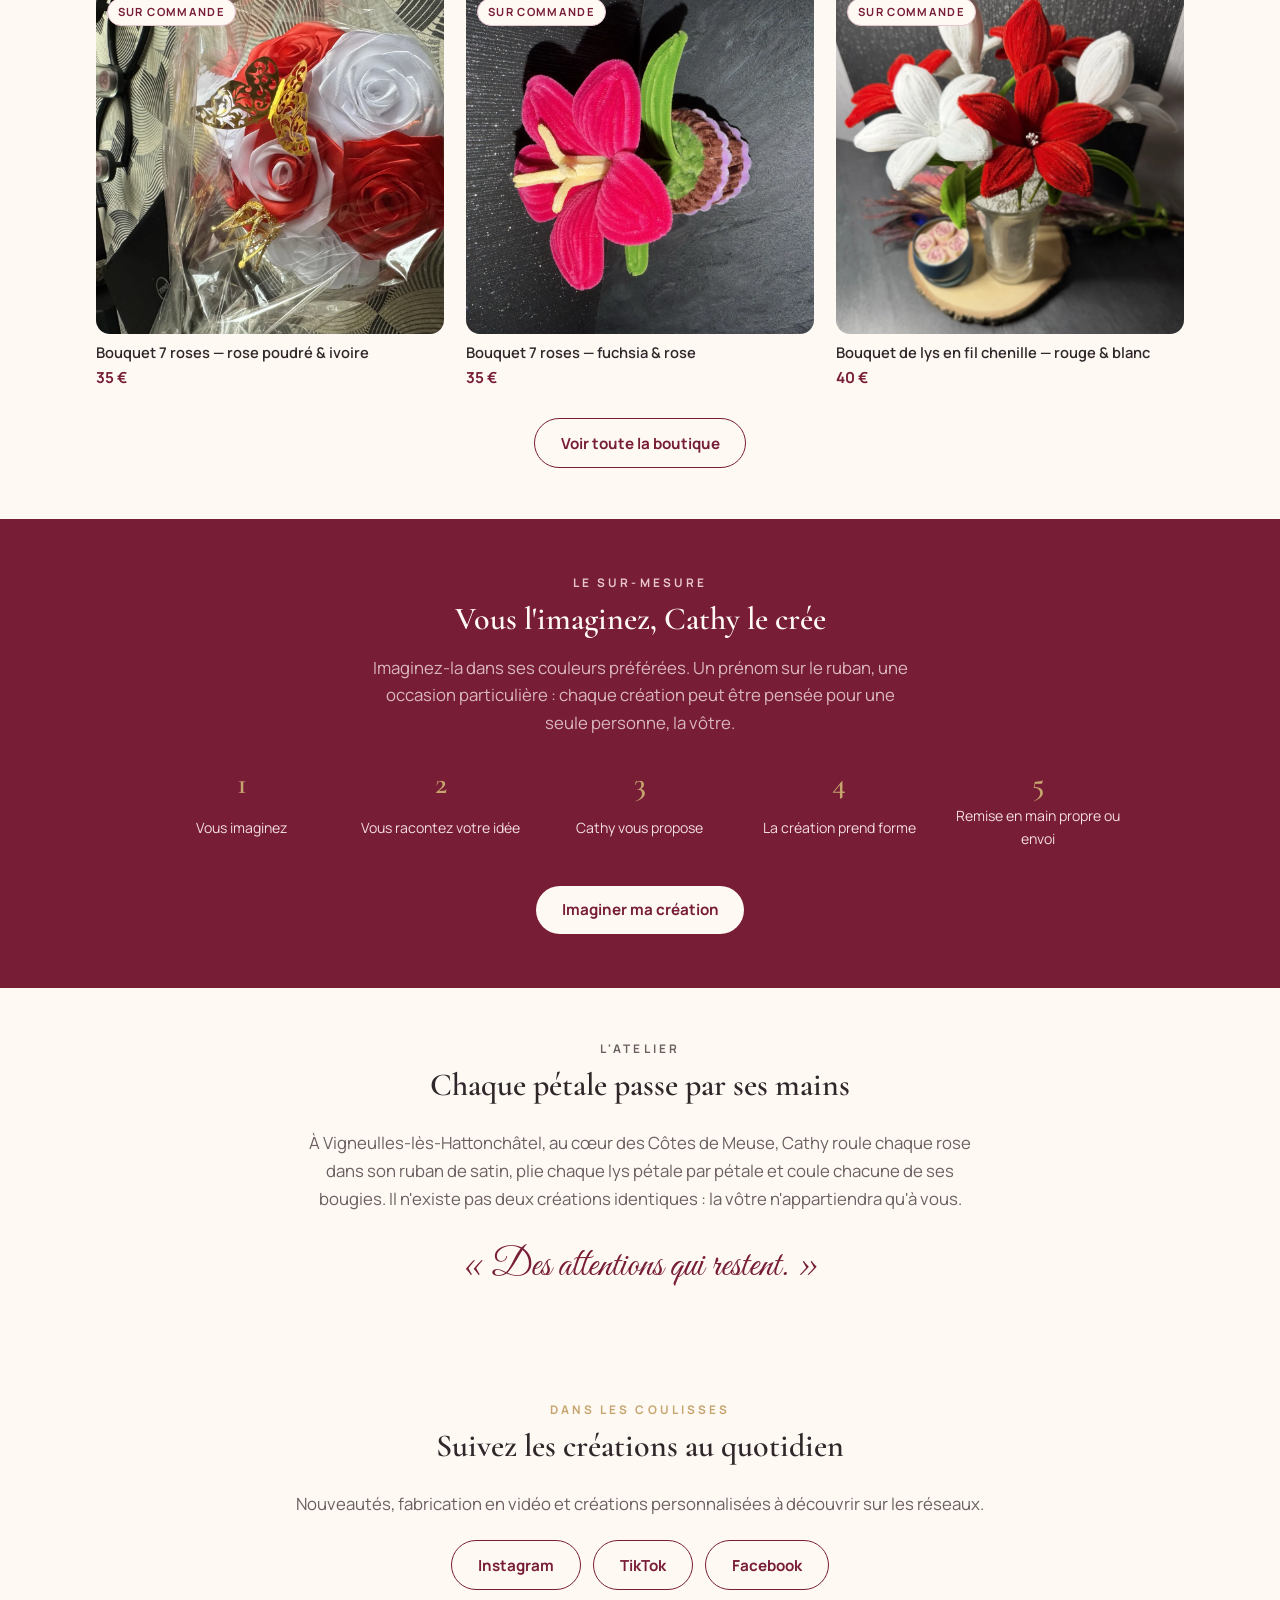
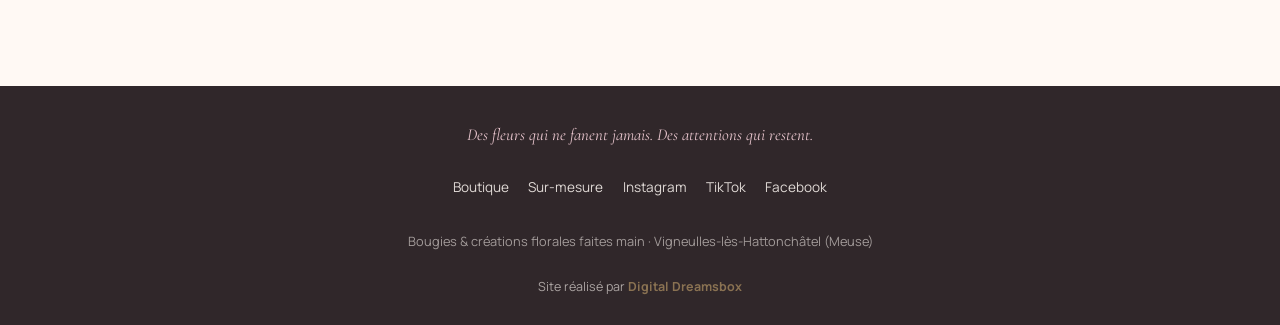
==== commit 1c51ab16: "Alignement Phase 1 : l'intention avant la technique (occasions d'abord sur home et boutique) + phras" ====
--- a/index.html
+++ b/index.html
@@ -95,44 +95,10 @@
   </section>
 
   <!-- ========================================
-       COLLECTIONS
-       ======================================== -->
-  <section class="sec collections">
-    <p class="eyebrow">La boutique</p>
-    <h2>Quatre univers, un seul geste&nbsp;: le fait main</h2>
-    <div class="collections-grid">
-      <a class="ccard" style="--fond:#F3DDE2" href="/boutique.html?collection=bouquets-satin">
-        <svg viewBox="0 0 64 64" width="56" height="56" fill="none" stroke="#771D36" stroke-width="2" stroke-linecap="round"><path d="M32 12c8 0 14 6 14 13.5S39 39 32 39s-14-6-14-13.5S24 12 32 12Zm0 5c5 0 9 3.8 9 8.5S36.6 34 32 34s-9-3.8-9-8.5 4.4-8.5 9-8.5Zm0 5.5c2.6 0 4.5 1.8 4.5 4S34.4 30 32 30s-4.5-1.6-4.5-3.5 2-4 4.5-4Z"/><path d="M32 39v14M32 47c-3-4-7-5-11-4M32 44c2.5-3.5 6-4.5 9.5-4"/></svg>
-        <h3>Bouquets en satin</h3>
-        <p>Des roses roulées ruban par ruban, montées en dôme.</p>
-        <span class="clien">Découvrir</span>
-      </a>
-      <a class="ccard" style="--fond:#E9EFE6" href="/boutique.html?collection=fleurs-chenille">
-        <svg viewBox="0 0 64 64" width="56" height="56" fill="none" stroke="#771D36" stroke-width="2" stroke-linecap="round" stroke-linejoin="round"><g><path d="M32 26c2-6 6-9 11-9-1 6-4 10-9 12M32 26c-2-6-6-9-11-9 1 6 4 10 9 12M32 27c5-2 10-1 13 3-5 3-10 3-14 0M32 27c-5-2-10-1-13 3 5 3 10 3 14 0M32 28c4 3 6 8 4 13-5-2-8-6-8-11M32 28c-4 3-6 8-4 13 5-2 8-6 8-11"/><circle cx="32" cy="27" r="2.5" fill="#771D36" stroke="none"/><path d="M32 41v12"/></g></svg>
-        <h3>Fleurs en chenille</h3>
-        <p>Lys et tulipes sculptés tige par tige, pétale par pétale.</p>
-        <span class="clien">Découvrir</span>
-      </a>
-      <a class="ccard" style="--fond:#F1E7DA" href="/boutique.html?collection=bougies-fondants">
-        <svg viewBox="0 0 64 64" width="56" height="56" fill="none" stroke="#771D36" stroke-width="2" stroke-linecap="round" stroke-linejoin="round"><path d="M18 28h28v20a4 4 0 0 1-4 4H22a4 4 0 0 1-4-4V28Z"/><path d="M18 33h28"/><path d="M32 12c2.8 3.6 3.3 6.4 0 10-3.3-3.6-2.8-6.4 0-10Z"/><path d="M32 22v6"/></svg>
-        <h3>Bougies &amp; fondants</h3>
-        <p>Cire végétale de soja, parfums gourmands, décor à la main.</p>
-        <span class="clien">Découvrir</span>
-      </a>
-      <a class="ccard" style="--fond:#EBE4F1" href="/boutique.html?collection=coffrets">
-        <svg viewBox="0 0 64 64" width="56" height="56" fill="none" stroke="#771D36" stroke-width="2" stroke-linecap="round" stroke-linejoin="round"><path d="M12 26h40v10H12zM16 36h32v16H16zM32 26v26"/><path d="M32 26c-6 0-10-2.5-10-6s3-5 5.5-5S32 18 32 26Zm0 0c6 0 10-2.5 10-6s-3-5-5.5-5S32 18 32 26Z"/></svg>
-        <h3>Coffrets cadeaux</h3>
-        <p>Fleurs et bougie assorties, prêtes à être offertes.</p>
-        <span class="clien">Découvrir</span>
-      </a>
-    </div>
-  </section>
-
-  <!-- ========================================
-       OCCASIONS
+       OCCASIONS — l'intention d'abord : « je cherche un cadeau pour… »
        ======================================== -->
   <section class="sec occasions-home">
-    <p class="eyebrow">Pour quelle occasion&nbsp;?</p>
+    <p class="eyebrow">Trouver le bon cadeau</p>
     <h2>Le cadeau qui reste, quel que soit le jour</h2>
     <div class="occ-chips">
       <a class="chip" href="/boutique.html?occasion=saint-valentin">Saint-Valentin</a>
@@ -142,6 +108,40 @@
       <a class="chip" href="/boutique.html?occasion=naissance">Naissance</a>
       <a class="chip" href="/boutique.html?occasion=mariage">Mariage</a>
       <a class="chip" href="/boutique.html?occasion=pour-faire-plaisir">Juste pour faire plaisir</a>
+    </div>
+  </section>
+
+  <!-- ========================================
+       COLLECTIONS
+       ======================================== -->
+  <section class="sec collections">
+    <p class="eyebrow">La boutique</p>
+    <h2>Quatre univers, un seul geste&nbsp;: le fait main</h2>
+    <div class="collections-grid">
+      <a class="ccard" style="--fond:#F3DDE2" href="/boutique.html?collection=bouquets-satin">
+        <svg viewBox="0 0 64 64" width="56" height="56" fill="none" stroke="#771D36" stroke-width="2" stroke-linecap="round"><path d="M32 12c8 0 14 6 14 13.5S39 39 32 39s-14-6-14-13.5S24 12 32 12Zm0 5c5 0 9 3.8 9 8.5S36.6 34 32 34s-9-3.8-9-8.5 4.4-8.5 9-8.5Zm0 5.5c2.6 0 4.5 1.8 4.5 4S34.4 30 32 30s-4.5-1.6-4.5-3.5 2-4 4.5-4Z"/><path d="M32 39v14M32 47c-3-4-7-5-11-4M32 44c2.5-3.5 6-4.5 9.5-4"/></svg>
+        <h3>Bouquets en satin</h3>
+        <p>Des roses roulées ruban par ruban, montées en dôme.</p>
+        <span class="clien">Découvrir</span>
+      </a>
+      <a class="ccard" style="--fond:#E9EFE6" href="/boutique.html?collection=fleurs-chenille">
+        <svg viewBox="0 0 64 64" width="56" height="56" fill="none" stroke="#771D36" stroke-width="2" stroke-linecap="round" stroke-linejoin="round"><g><path d="M32 26c2-6 6-9 11-9-1 6-4 10-9 12M32 26c-2-6-6-9-11-9 1 6 4 10 9 12M32 27c5-2 10-1 13 3-5 3-10 3-14 0M32 27c-5-2-10-1-13 3 5 3 10 3 14 0M32 28c4 3 6 8 4 13-5-2-8-6-8-11M32 28c-4 3-6 8-4 13 5-2 8-6 8-11"/><circle cx="32" cy="27" r="2.5" fill="#771D36" stroke="none"/><path d="M32 41v12"/></g></svg>
+        <h3>Fleurs en chenille</h3>
+        <p>Lys et tulipes sculptés tige par tige, pétale par pétale.</p>
+        <span class="clien">Découvrir</span>
+      </a>
+      <a class="ccard" style="--fond:#F1E7DA" href="/boutique.html?collection=bougies-fondants">
+        <svg viewBox="0 0 64 64" width="56" height="56" fill="none" stroke="#771D36" stroke-width="2" stroke-linecap="round" stroke-linejoin="round"><path d="M18 28h28v20a4 4 0 0 1-4 4H22a4 4 0 0 1-4-4V28Z"/><path d="M18 33h28"/><path d="M32 12c2.8 3.6 3.3 6.4 0 10-3.3-3.6-2.8-6.4 0-10Z"/><path d="M32 22v6"/></svg>
+        <h3>Bougies &amp; fondants</h3>
+        <p>Cire végétale de soja, parfums gourmands, décor à la main.</p>
+        <span class="clien">Découvrir</span>
+      </a>
+      <a class="ccard" style="--fond:#EBE4F1" href="/boutique.html?collection=coffrets">
+        <svg viewBox="0 0 64 64" width="56" height="56" fill="none" stroke="#771D36" stroke-width="2" stroke-linecap="round" stroke-linejoin="round"><path d="M12 26h40v10H12zM16 36h32v16H16zM32 26v26"/><path d="M32 26c-6 0-10-2.5-10-6s3-5 5.5-5S32 18 32 26Zm0 0c6 0 10-2.5 10-6s-3-5-5.5-5S32 18 32 26Z"/></svg>
+        <h3>Coffrets cadeaux</h3>
+        <p>Fleurs et bougie assorties, prêtes à être offertes.</p>
+        <span class="clien">Découvrir</span>
+      </a>
     </div>
   </section>
 
@@ -182,7 +182,7 @@
     <div class="surmesure-int">
       <p class="eyebrow eyebrow-clair">Le sur-mesure</p>
       <h2>Vous l'imaginez, Cathy le crée</h2>
-      <p class="surmesure-sous">Une couleur précise, un prénom sur le ruban, une occasion particulière&nbsp;: chaque création peut être pensée pour une seule personne, la vôtre.</p>
+      <p class="surmesure-sous">Imaginez-la dans ses couleurs préférées. Un prénom sur le ruban, une occasion particulière&nbsp;: chaque création peut être pensée pour une seule personne, la vôtre.</p>
       <ol class="etapes">
         <li><b>1</b>Vous imaginez</li>
         <li><b>2</b>Vous racontez votre idée</li>
--- a/assets/styles.css
+++ b/assets/styles.css
@@ -87,6 +87,10 @@
 .page-boutique .intro { color: #6b5f62; max-width: 640px; margin-bottom: 1.4rem; }
 .filtres { display: flex; flex-wrap: wrap; gap: .5rem; margin-bottom: .7rem; }
 .filtres-occ { margin-bottom: 1.6rem; }
+.filtre-label {
+  font-size: .7rem; font-weight: 700; letter-spacing: .18em; text-transform: uppercase;
+  color: var(--champagne); margin: .3rem 0 .45rem;
+}
 .chip {
   border: 1px solid #e0d3c8; background: #fff; color: var(--anthracite);
   padding: .5rem 1rem; min-height: 40px; border-radius: 999px;
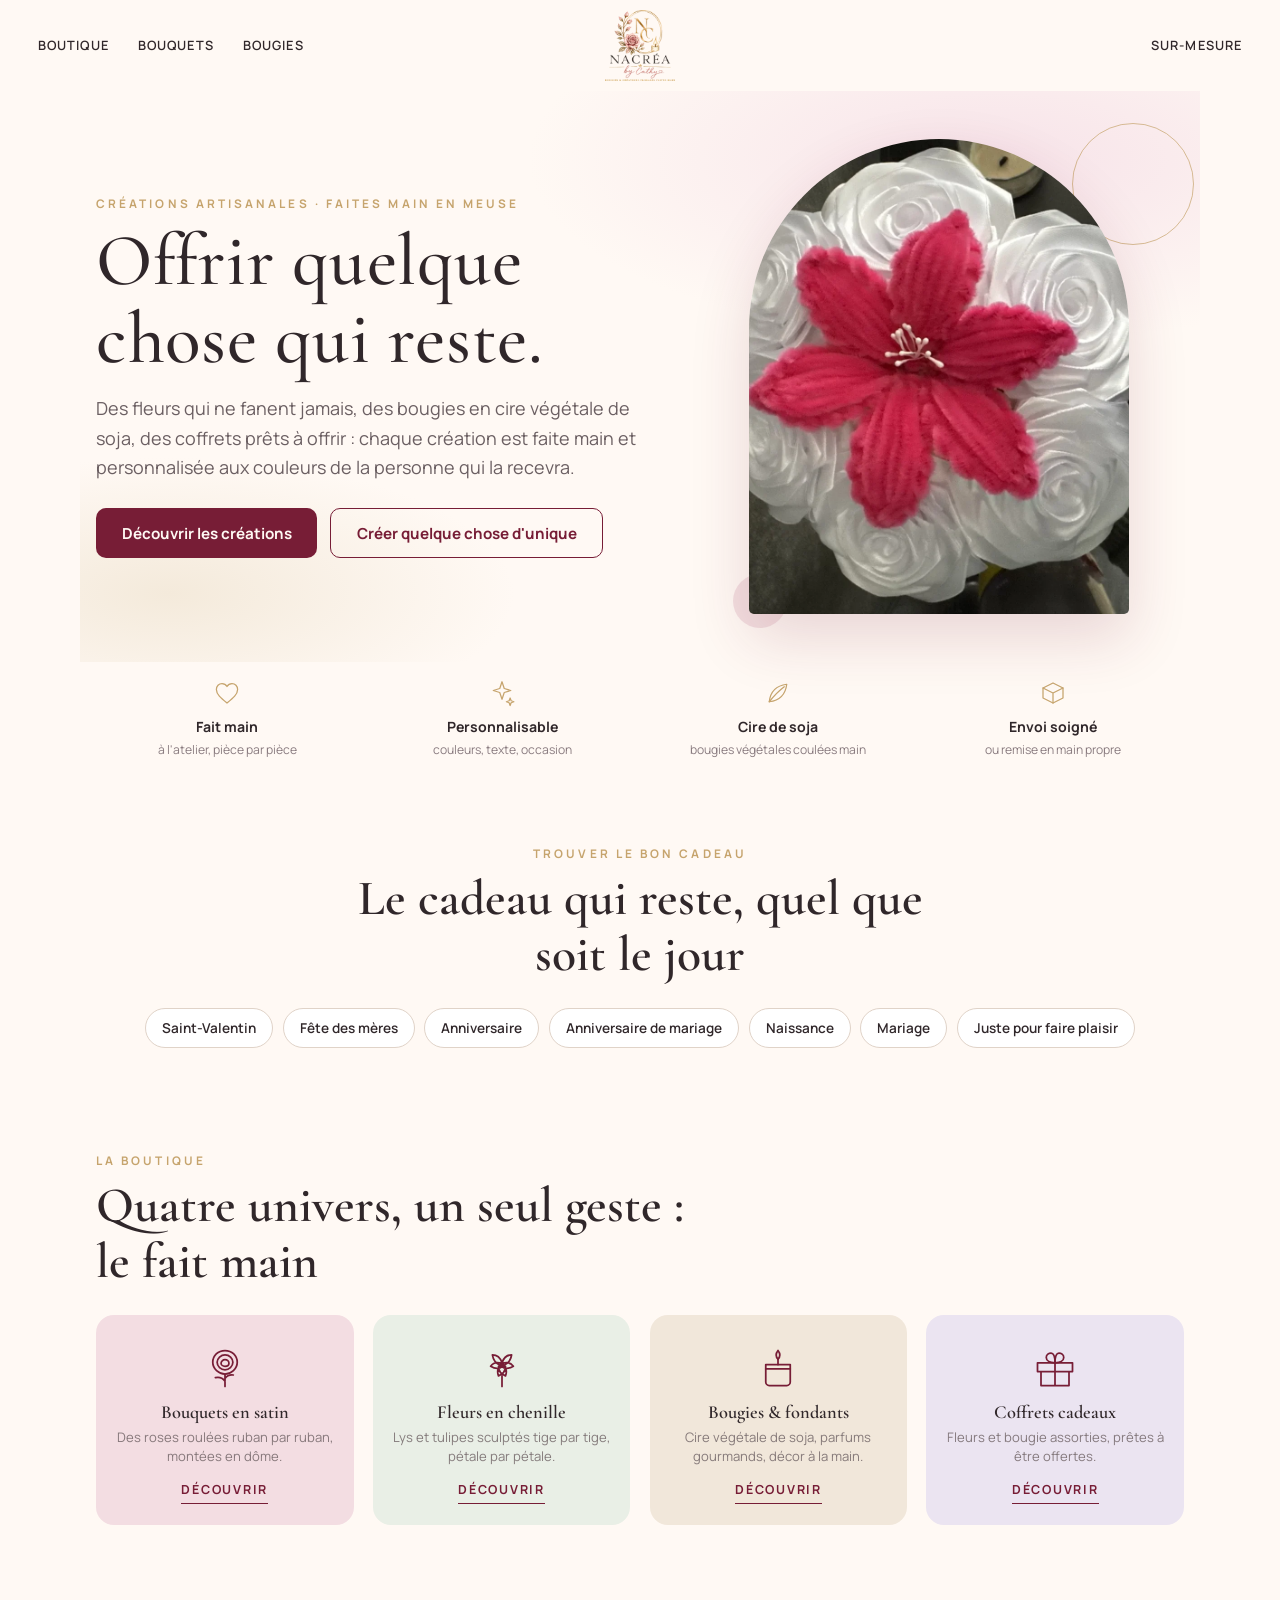
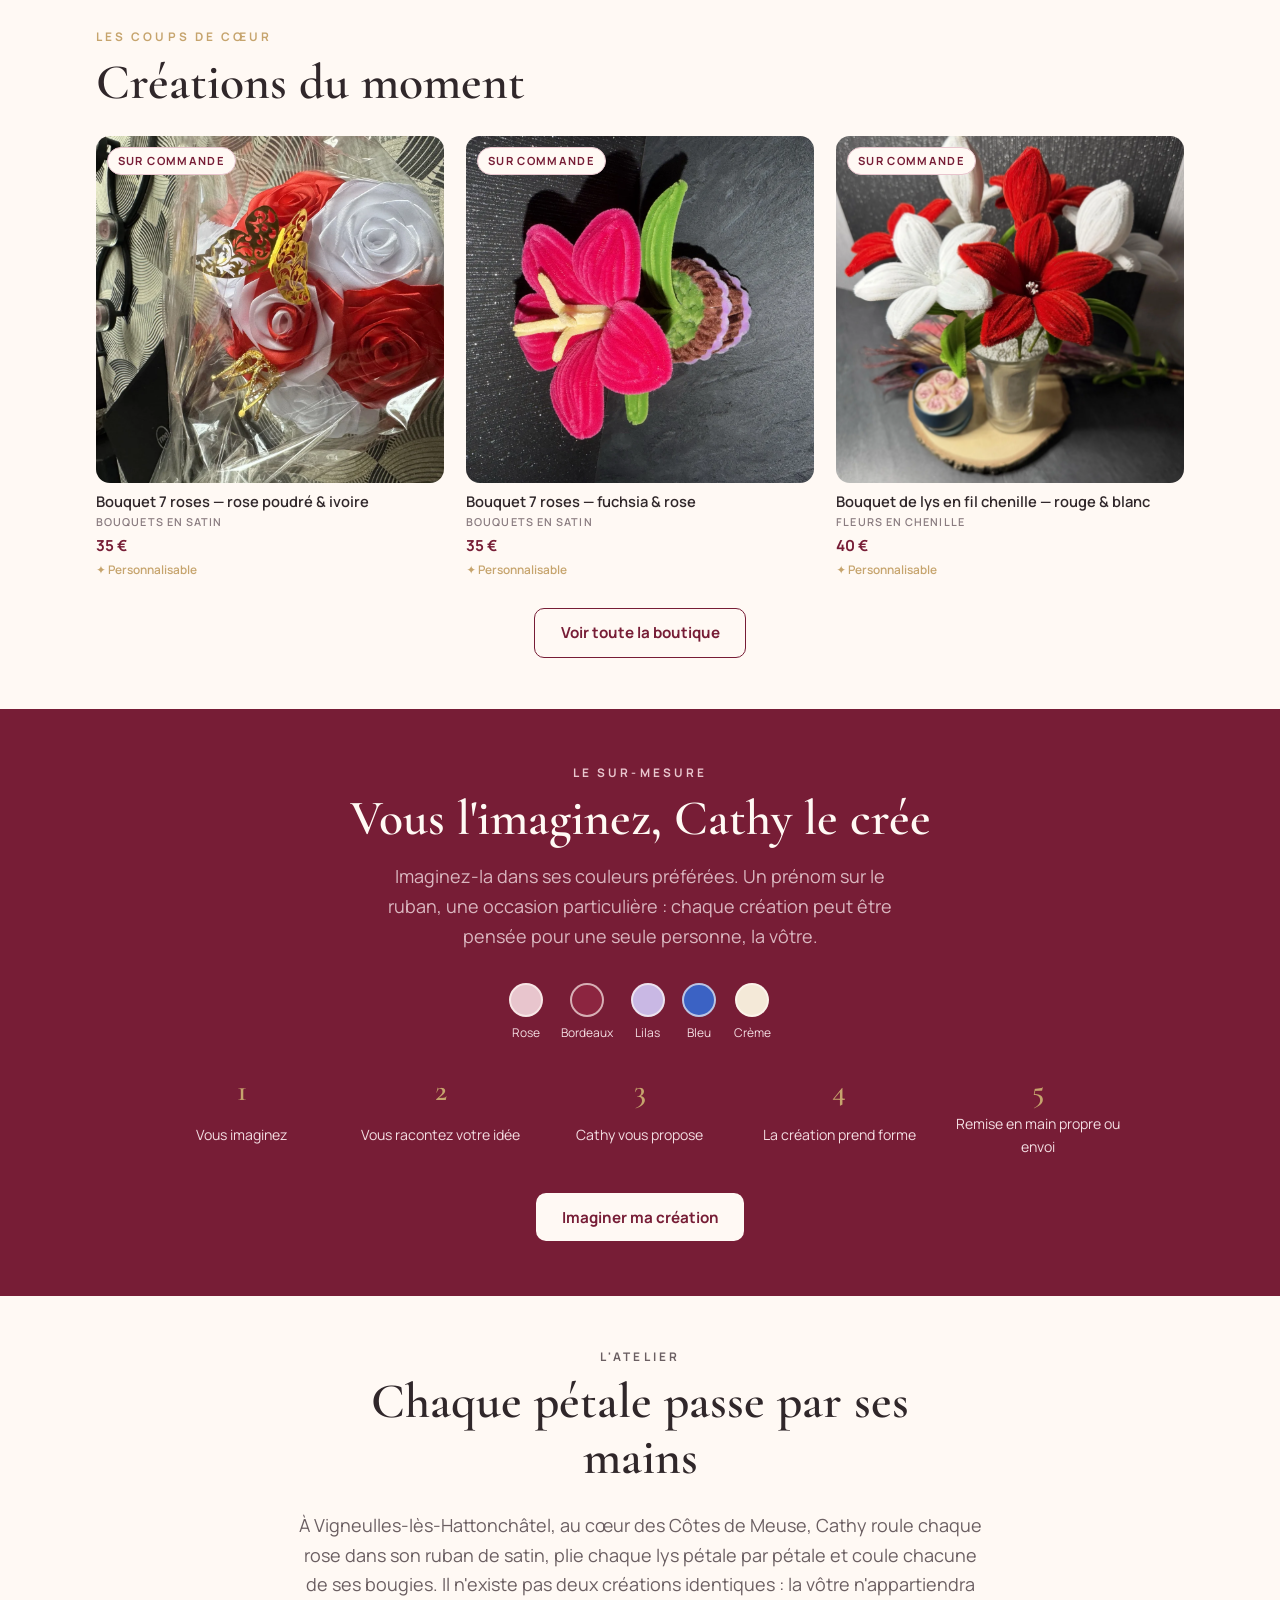
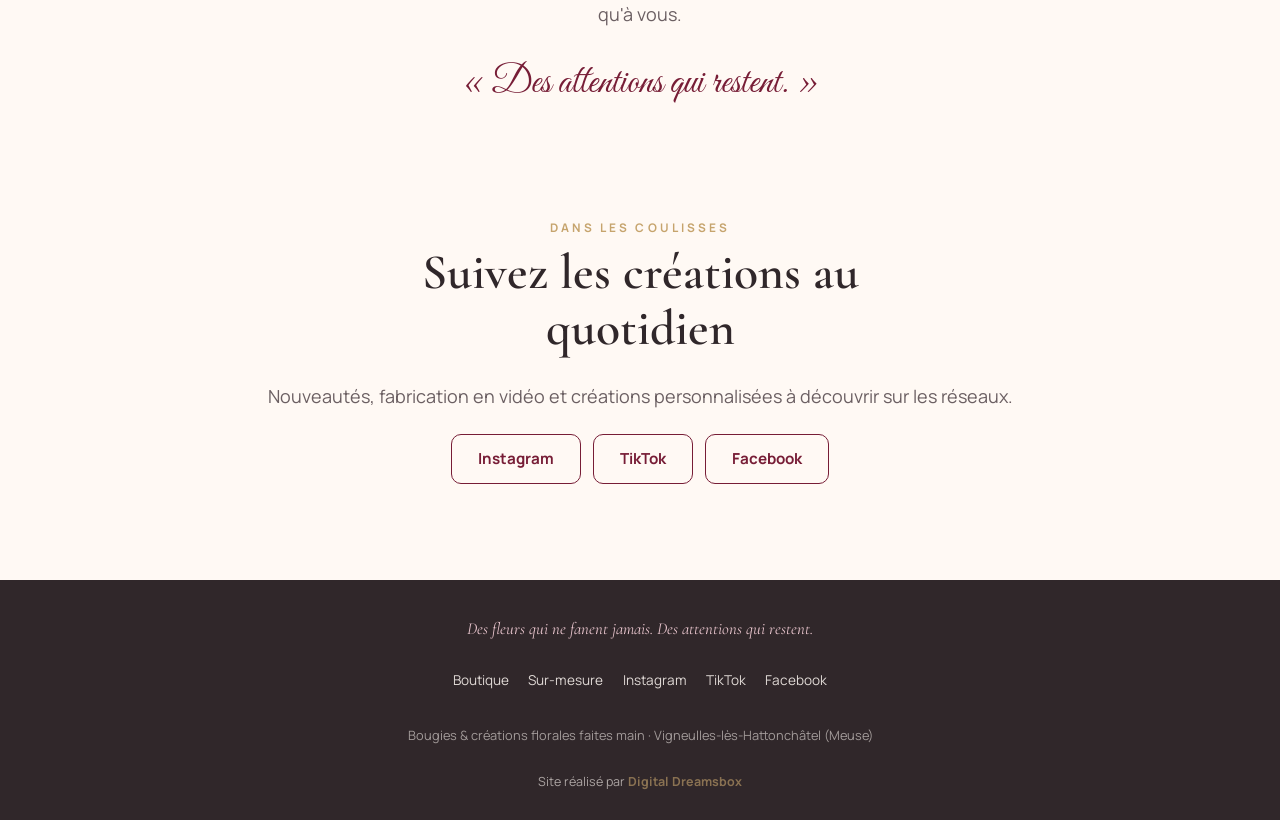
==== commit 642d2114: "Charte UI Phase 2 : hiérarchie typo agrandie, boutons 10px, header logo centré sticky+blur, hero « O" ====
--- a/index.html
+++ b/index.html
@@ -20,6 +20,7 @@
   <link rel="preload" href="https://fonts.googleapis.com/css2?family=Cormorant+Garamond:wght@500;600&family=Great+Vibes&family=Manrope:wght@400;500;600;700&display=swap" as="style" onload="this.onload=null;this.rel='stylesheet'">
   <noscript><link rel="stylesheet" href="https://fonts.googleapis.com/css2?family=Cormorant+Garamond:wght@500;600&family=Great+Vibes&family=Manrope:wght@400;500;600;700&display=swap"></noscript>
   <link rel="stylesheet" href="/assets/styles.css">
+  <script src="/assets/main.js" defer></script>
   <script type="application/ld+json">
   {
     "@context": "https://schema.org",
@@ -39,12 +40,15 @@
 
 <!-- GEN:NAV -->
 <header class="site-header">
+  <nav class="nav-l" aria-label="Navigation principale">
+    <a href="/boutique.html">Boutique</a>
+    <a href="/boutique.html?collection=bouquets-satin">Bouquets</a>
+    <a href="/boutique.html?collection=bougies-fondants">Bougies</a>
+  </nav>
   <a href="/" class="logo-link" aria-label="Nacréa by Cathy — accueil">
     <img src="/assets/logo-header.webp" alt="Nacréa by Cathy" width="98" height="100">
   </a>
-  <nav aria-label="Navigation principale">
-    <a href="/">Accueil</a>
-    <a href="/boutique.html">Boutique</a>
+  <nav class="nav-r" aria-label="Navigation secondaire">
     <a href="/sur-mesure.html">Sur-mesure</a>
   </nav>
 </header>
@@ -58,11 +62,11 @@
   <section class="hero">
     <div class="hero-texte">
       <p class="eyebrow">Créations artisanales · faites main en Meuse</p>
-      <h1>Des fleurs qui ne&nbsp;fanent jamais.</h1>
-      <p class="hero-sous">Bouquets en satin et en fil chenille, bougies en cire végétale de soja, coffrets prêts à offrir : des attentions personnalisées aux couleurs de la personne qui les recevra.</p>
+      <h1>Offrir quelque chose qui&nbsp;reste.</h1>
+      <p class="hero-sous">Des fleurs qui ne fanent jamais, des bougies en cire végétale de soja, des coffrets prêts à offrir : chaque création est faite main et personnalisée aux couleurs de la personne qui la recevra.</p>
       <div class="hero-actions">
         <a class="btn btn-primary" href="/boutique.html">Découvrir les créations</a>
-        <a class="btn btn-ghost" href="/sur-mesure.html">Imaginer la mienne</a>
+        <a class="btn btn-ghost" href="/sur-mesure.html">Créer quelque chose d'unique</a>
       </div>
     </div>
     <div class="hero-visu" aria-hidden="true">
@@ -157,19 +161,25 @@
        data-collection="bouquets-satin" data-occasions="anniversaire fete-des-meres pour-faire-plaisir">
       <div class="carte-img"><img src="/assets/produits/bouquet-rose-poudre-ivoire-1.webp" alt="Bouquet 7 roses — rose poudré &amp; ivoire" loading="lazy" width="600" height="600"><span class="badge">Sur commande</span></div>
       <h3>Bouquet 7 roses — rose poudré &amp; ivoire</h3>
+      <p class="carte-cat">Bouquets en satin</p>
       <p class="carte-prix">35 €</p>
+      <p class="carte-perso">✦ Personnalisable</p>
     </a>
     <a class="carte-produit" href="/creation/bouquet-7-roses-fuchsia-rose.html"
        data-collection="bouquets-satin" data-occasions="saint-valentin anniversaire pour-faire-plaisir">
       <div class="carte-img"><img src="/assets/produits/bouquet-fuchsia-rose-1.webp" alt="Bouquet 7 roses — fuchsia &amp; rose" loading="lazy" width="600" height="600"><span class="badge">Sur commande</span></div>
       <h3>Bouquet 7 roses — fuchsia &amp; rose</h3>
+      <p class="carte-cat">Bouquets en satin</p>
       <p class="carte-prix">35 €</p>
+      <p class="carte-perso">✦ Personnalisable</p>
     </a>
     <a class="carte-produit" href="/creation/bouquet-lys-fil-chenille-rouge-blanc.html"
        data-collection="fleurs-chenille" data-occasions="fete-des-meres anniversaire pour-faire-plaisir">
       <div class="carte-img"><img src="/assets/produits/bouquet-lys-chenille-1.webp" alt="Bouquet de lys en fil chenille — rouge &amp; blanc" loading="lazy" width="600" height="600"><span class="badge">Sur commande</span></div>
       <h3>Bouquet de lys en fil chenille — rouge &amp; blanc</h3>
+      <p class="carte-cat">Fleurs en chenille</p>
       <p class="carte-prix">40 €</p>
+      <p class="carte-perso">✦ Personnalisable</p>
     </a></div>
 <!-- /GEN:COUPS-DE-COEUR -->
     <p class="centre"><a class="btn btn-ghost" href="/boutique.html">Voir toute la boutique</a></p>
@@ -183,6 +193,13 @@
       <p class="eyebrow eyebrow-clair">Le sur-mesure</p>
       <h2>Vous l'imaginez, Cathy le crée</h2>
       <p class="surmesure-sous">Imaginez-la dans ses couleurs préférées. Un prénom sur le ruban, une occasion particulière&nbsp;: chaque création peut être pensée pour une seule personne, la vôtre.</p>
+      <div class="palette-perso" role="presentation">
+        <span class="pp"><i style="background:#E8C5CD"></i>Rose</span>
+        <span class="pp"><i style="background:#8C2540"></i>Bordeaux</span>
+        <span class="pp"><i style="background:#C9B8E4"></i>Lilas</span>
+        <span class="pp"><i style="background:#3B62C4"></i>Bleu</span>
+        <span class="pp"><i style="background:#F4E9D8"></i>Crème</span>
+      </div>
       <ol class="etapes">
         <li><b>1</b>Vous imaginez</li>
         <li><b>2</b>Vous racontez votre idée</li>
--- a/assets/styles.css
+++ b/assets/styles.css
@@ -9,9 +9,11 @@
   --bordeaux-fonce: #5E1729;
   --champagne: #C6A46D;
   --anthracite: #30272A;
-  --fs-h1: clamp(1.7rem, 5vw, 2.8rem);
-  --fs-h2: clamp(1.3rem, 3.5vw, 2rem);
-  --fs-body: clamp(0.95rem, 2vw, 1.05rem);
+  /* Hiérarchie charte UI (Phase 2) : H1 64-80px desktop / 40-48 mobile, H2 44-56 / 32-38 */
+  --fs-h1: clamp(2.5rem, 6.5vw, 4.6rem);
+  --fs-h2: clamp(2rem, 4.2vw, 3.1rem);
+  --fs-h3: clamp(1.6rem, 3vw, 2rem);
+  --fs-body: clamp(1rem, 2vw, 1.125rem);
 }
 * { margin: 0; padding: 0; box-sizing: border-box; }
 body {
@@ -23,34 +25,50 @@
 }
 img { max-width: 100%; height: auto; display: block; }
 a { color: var(--bordeaux); }
-h1, h2, h3 { font-family: 'Cormorant Garamond', Georgia, serif; font-weight: 600; line-height: 1.15; }
+h1, h2, h3 { font-family: 'Cormorant Garamond', Georgia, serif; font-weight: 600; line-height: 1.12; }
 h1 { font-size: var(--fs-h1); }
 h2 { font-size: var(--fs-h2); }
-
-/* ---------- Header ---------- */
+h3 { font-size: var(--fs-h3); }
+
+/* ---------- Header (épuré, logo centré, sticky + blur au scroll) ---------- */
 .site-header {
-  display: flex; align-items: center; justify-content: space-between;
-  padding: .6rem 1rem; gap: 1rem;
-  border-bottom: 1px solid #eadfd6;
-  background: var(--ivoire);
-}
-.site-header img { width: 64px; height: auto; }
-.site-header nav { display: flex; gap: .3rem .9rem; flex-wrap: wrap; justify-content: flex-end; }
+  position: sticky; top: 0; z-index: 50;
+  display: grid; grid-template-columns: auto auto; justify-content: center;
+  align-items: center; column-gap: 1.4rem; row-gap: 0;
+  padding: .5rem 1rem .55rem;
+  background: transparent;
+  transition: background .25s ease, box-shadow .25s ease;
+}
+.site-header.scrolled {
+  background: rgba(255, 249, 244, .86);
+  -webkit-backdrop-filter: blur(9px); backdrop-filter: blur(9px);
+  box-shadow: 0 1px 0 #eadfd6;
+}
+.site-header .logo-link { grid-column: 1 / -1; justify-self: center; order: -1; }
+.site-header img { width: 58px; height: auto; }
+.site-header nav { display: flex; gap: .2rem .7rem; flex-wrap: wrap; justify-content: center; }
 .site-header nav a {
   text-decoration: none; color: var(--anthracite);
-  font-weight: 600; font-size: .82rem; letter-spacing: .08em; text-transform: uppercase;
-  padding: .55rem .35rem; min-height: 44px; display: inline-flex; align-items: center;
+  font-weight: 600; font-size: .8rem; letter-spacing: .09em; text-transform: uppercase;
+  padding: .45rem .35rem; min-height: 42px; display: inline-flex; align-items: center;
 }
 .site-header nav a:hover { color: var(--bordeaux); }
-@media (min-width: 768px) { .site-header { padding: .8rem 2rem; } .site-header img { width: 78px; } }
-
-/* ---------- Boutons & badges ---------- */
+@media (min-width: 900px) {
+  .site-header { grid-template-columns: 1fr auto 1fr; padding: .6rem 2rem; }
+  .site-header .logo-link { grid-column: auto; order: 0; }
+  .site-header .nav-l { justify-self: start; }
+  .site-header .nav-r { justify-self: end; }
+  .site-header nav { gap: .3rem 1.1rem; }
+  .site-header img { width: 70px; }
+}
+
+/* ---------- Boutons & badges (rayon 10px, jamais pill — charte UI) ---------- */
 .btn {
   display: inline-flex; align-items: center; justify-content: center;
   min-height: 48px; padding: .7rem 1.6rem;
-  border-radius: 999px; text-decoration: none;
+  border-radius: 10px; text-decoration: none;
   font-weight: 700; font-size: .95rem;
-  transition: background .2s ease, transform .15s ease;
+  transition: background .2s ease, transform .18s ease, color .2s ease;
 }
 .btn-primary { background: var(--bordeaux); color: var(--ivoire); }
 .btn-primary:hover { background: var(--bordeaux-fonce); transform: translateY(-1px); }
@@ -77,9 +95,35 @@
 .carte-produit:hover .carte-img img { transform: scale(1.04); }
 .carte-produit h3 {
   font-family: 'Manrope', sans-serif; font-size: .92rem; font-weight: 600;
-  margin: .55rem 0 .1rem; line-height: 1.35;
+  margin: .55rem 0 .05rem; line-height: 1.35;
+}
+.carte-cat {
+  font-size: .68rem; font-weight: 600; letter-spacing: .1em; text-transform: uppercase;
+  color: #8a7c80; margin-bottom: .15rem;
 }
 .carte-prix { color: var(--bordeaux); font-weight: 700; font-size: .95rem; }
+.carte-perso { font-size: .74rem; font-weight: 600; color: var(--champagne); margin-top: .1rem; }
+
+/* ---------- Animations douces (fade-up au scroll, via main.js) ---------- */
+.js-reveal { opacity: 0; transform: translateY(18px); transition: opacity .65s ease, transform .65s ease; }
+.js-reveal.on { opacity: 1; transform: none; }
+@media (prefers-reduced-motion: reduce) {
+  .js-reveal { opacity: 1; transform: none; transition: none; }
+}
+
+/* ---------- Pastilles couleurs (section personnalisation) ---------- */
+.palette-perso {
+  display: flex; flex-wrap: wrap; gap: 1.1rem; justify-content: center;
+  margin: 0 auto 2.1rem;
+}
+.palette-perso .pp {
+  display: grid; justify-items: center; gap: .35rem;
+  font-size: .75rem; color: #F3DDE2;
+}
+.palette-perso .pp i {
+  width: 34px; height: 34px; border-radius: 50%;
+  border: 2px solid rgba(255, 249, 244, .65); display: block;
+}
 
 /* ---------- Page boutique ---------- */
 .page-boutique { max-width: 1120px; margin: 0 auto; padding: 1.6rem 1rem 4rem; }
@@ -174,8 +218,8 @@
 }
 @media (min-width: 900px) { .hero { grid-template-columns: 1.15fr 1fr; padding-top: 3rem; } }
 .hero h1 {
-  font-size: clamp(2.3rem, 6vw, 3.9rem); font-weight: 500;
-  line-height: 1.08; margin-bottom: 1rem; letter-spacing: .01em;
+  font-size: var(--fs-h1); font-weight: 500;
+  line-height: 1.06; margin-bottom: 1rem; letter-spacing: .01em;
 }
 .hero-sous { color: #6b5f62; max-width: 34rem; margin-bottom: 1.6rem; }
 .hero-actions { display: flex; flex-wrap: wrap; gap: .8rem; }
@@ -204,8 +248,7 @@
 }
 @media (min-width: 820px) { .reassurance-strip { grid-template-columns: repeat(4, 1fr); } }
 .ritem {
-  background: #fff; border: 1px solid #eadfd6; border-radius: 14px;
-  padding: 1rem .9rem; display: grid; justify-items: center; text-align: center; gap: .15rem;
+  padding: 1rem .6rem; display: grid; justify-items: center; text-align: center; gap: .15rem;
 }
 .ritem svg { color: var(--champagne); margin-bottom: .3rem; }
 .ritem b { font-size: .88rem; }
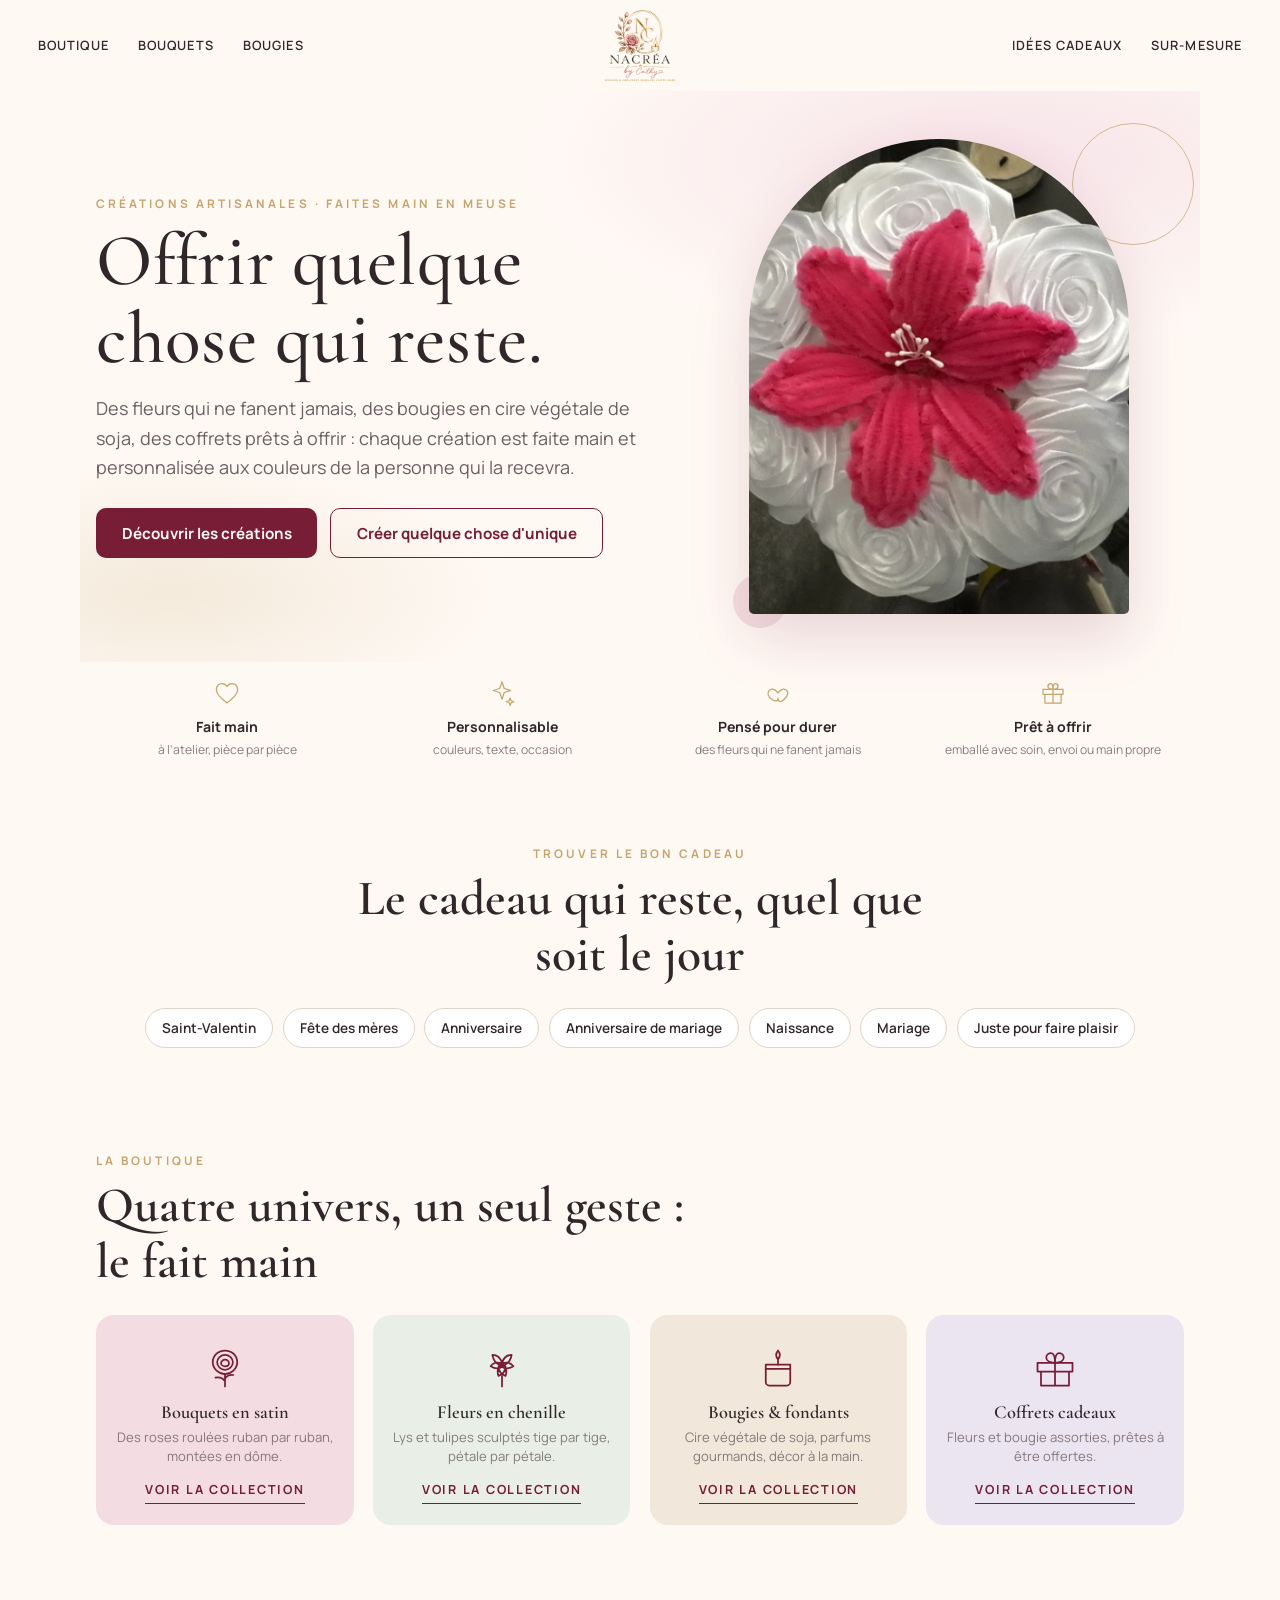
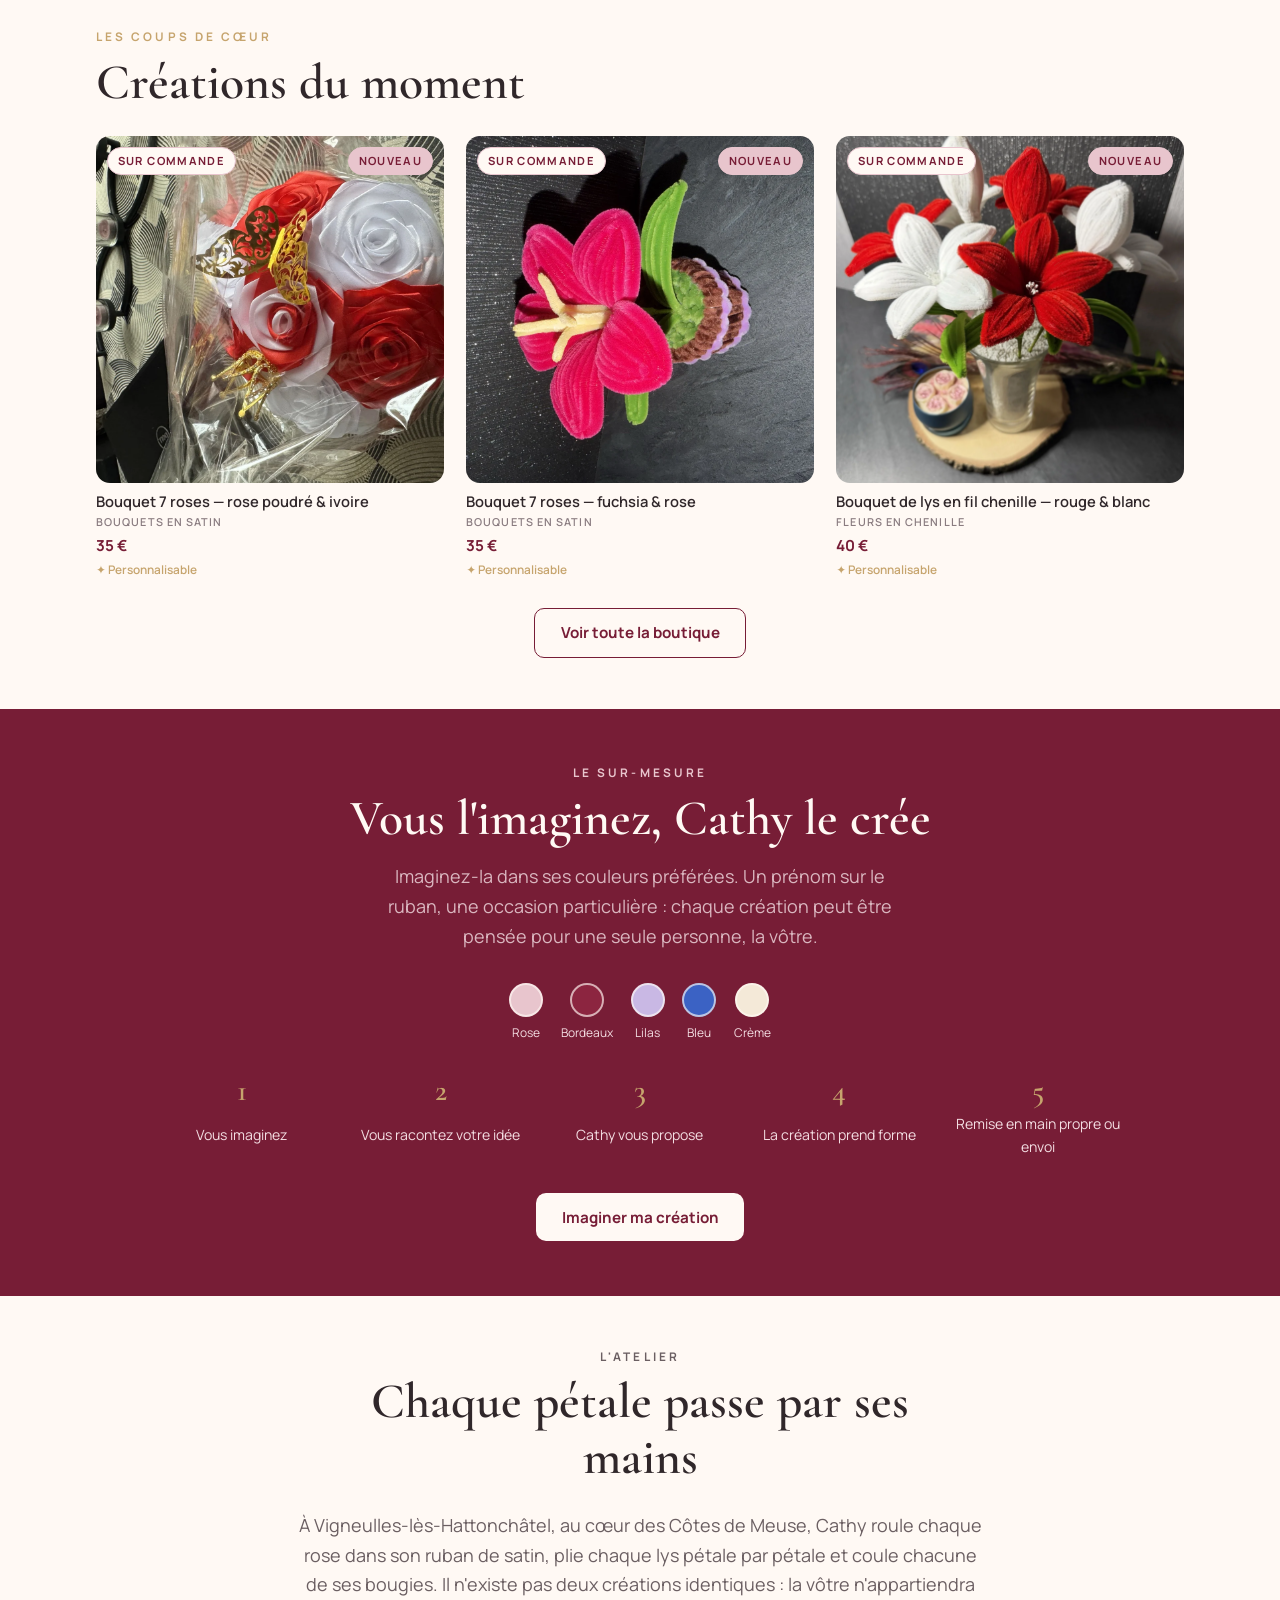
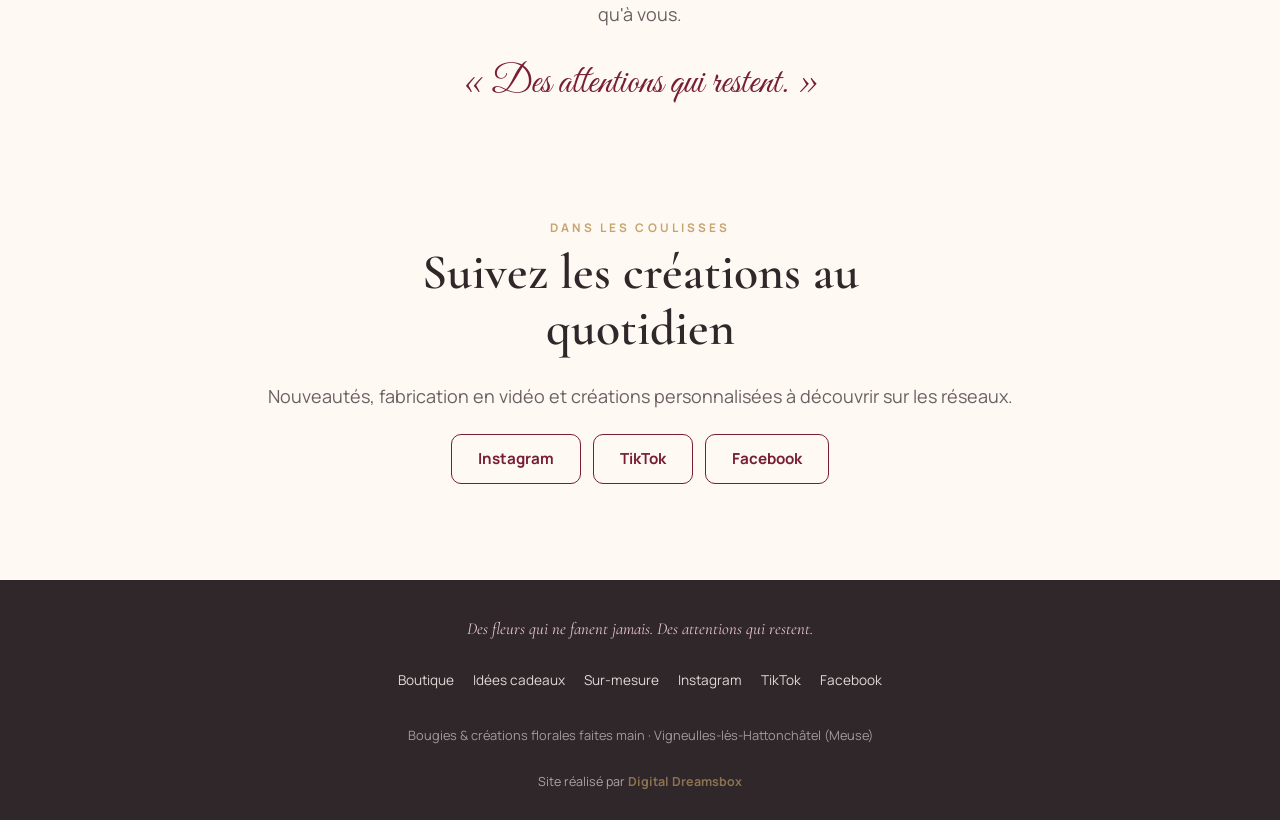
==== commit 9f60b122: "Architecture Phase 3 : page Idées cadeaux, confirmation de commande Merci, menu enrichi, badge Nouve" ====
--- a/index.html
+++ b/index.html
@@ -49,6 +49,7 @@
     <img src="/assets/logo-header.webp" alt="Nacréa by Cathy" width="98" height="100">
   </a>
   <nav class="nav-r" aria-label="Navigation secondaire">
+    <a href="/idees-cadeaux.html">Idées cadeaux</a>
     <a href="/sur-mesure.html">Sur-mesure</a>
   </nav>
 </header>
@@ -89,12 +90,12 @@
       <b>Personnalisable</b><span>couleurs, texte, occasion</span>
     </div>
     <div class="ritem">
-      <svg viewBox="0 0 48 48" width="30" height="30" fill="none" stroke="currentColor" stroke-width="2" stroke-linecap="round" stroke-linejoin="round"><path d="M38 10C22 12 12 20 10 38c18-2 26-12 28-28Z"/><path d="M10 38c8-10 16-18 24-24"/></svg>
-      <b>Cire de soja</b><span>bougies végétales coulées main</span>
-    </div>
-    <div class="ritem">
-      <svg viewBox="0 0 48 48" width="30" height="30" fill="none" stroke="currentColor" stroke-width="2" stroke-linecap="round" stroke-linejoin="round"><path d="M8 16l16-8 16 8v16l-16 8-16-8V16Z"/><path d="M8 16l16 8 16-8M24 24v16"/></svg>
-      <b>Envoi soigné</b><span>ou remise en main propre</span>
+      <svg viewBox="0 0 48 48" width="30" height="30" fill="none" stroke="currentColor" stroke-width="2" stroke-linecap="round" stroke-linejoin="round"><path d="M24 24c-4-6-10-8-14-4s-2 10 4 14 10 4 10-2c0 6 4 8 10 2s8-10 4-14-10-2-14 4Z"/></svg>
+      <b>Pensé pour durer</b><span>des fleurs qui ne fanent jamais</span>
+    </div>
+    <div class="ritem">
+      <svg viewBox="0 0 48 48" width="30" height="30" fill="none" stroke="currentColor" stroke-width="2" stroke-linecap="round" stroke-linejoin="round"><path d="M8 18h32v8H8zM11 26h26v14H11zM24 18v22"/><path d="M24 18c-5 0-8-2-8-5s2.5-4 4.5-4S24 11 24 18Zm0 0c5 0 8-2 8-5s-2.5-4-4.5-4S24 11 24 18Z"/></svg>
+      <b>Prêt à offrir</b><span>emballé avec soin, envoi ou main propre</span>
     </div>
   </section>
 
@@ -126,25 +127,25 @@
         <svg viewBox="0 0 64 64" width="56" height="56" fill="none" stroke="#771D36" stroke-width="2" stroke-linecap="round"><path d="M32 12c8 0 14 6 14 13.5S39 39 32 39s-14-6-14-13.5S24 12 32 12Zm0 5c5 0 9 3.8 9 8.5S36.6 34 32 34s-9-3.8-9-8.5 4.4-8.5 9-8.5Zm0 5.5c2.6 0 4.5 1.8 4.5 4S34.4 30 32 30s-4.5-1.6-4.5-3.5 2-4 4.5-4Z"/><path d="M32 39v14M32 47c-3-4-7-5-11-4M32 44c2.5-3.5 6-4.5 9.5-4"/></svg>
         <h3>Bouquets en satin</h3>
         <p>Des roses roulées ruban par ruban, montées en dôme.</p>
-        <span class="clien">Découvrir</span>
+        <span class="clien">Voir la collection</span>
       </a>
       <a class="ccard" style="--fond:#E9EFE6" href="/boutique.html?collection=fleurs-chenille">
         <svg viewBox="0 0 64 64" width="56" height="56" fill="none" stroke="#771D36" stroke-width="2" stroke-linecap="round" stroke-linejoin="round"><g><path d="M32 26c2-6 6-9 11-9-1 6-4 10-9 12M32 26c-2-6-6-9-11-9 1 6 4 10 9 12M32 27c5-2 10-1 13 3-5 3-10 3-14 0M32 27c-5-2-10-1-13 3 5 3 10 3 14 0M32 28c4 3 6 8 4 13-5-2-8-6-8-11M32 28c-4 3-6 8-4 13 5-2 8-6 8-11"/><circle cx="32" cy="27" r="2.5" fill="#771D36" stroke="none"/><path d="M32 41v12"/></g></svg>
         <h3>Fleurs en chenille</h3>
         <p>Lys et tulipes sculptés tige par tige, pétale par pétale.</p>
-        <span class="clien">Découvrir</span>
+        <span class="clien">Voir la collection</span>
       </a>
       <a class="ccard" style="--fond:#F1E7DA" href="/boutique.html?collection=bougies-fondants">
         <svg viewBox="0 0 64 64" width="56" height="56" fill="none" stroke="#771D36" stroke-width="2" stroke-linecap="round" stroke-linejoin="round"><path d="M18 28h28v20a4 4 0 0 1-4 4H22a4 4 0 0 1-4-4V28Z"/><path d="M18 33h28"/><path d="M32 12c2.8 3.6 3.3 6.4 0 10-3.3-3.6-2.8-6.4 0-10Z"/><path d="M32 22v6"/></svg>
         <h3>Bougies &amp; fondants</h3>
         <p>Cire végétale de soja, parfums gourmands, décor à la main.</p>
-        <span class="clien">Découvrir</span>
+        <span class="clien">Voir la collection</span>
       </a>
       <a class="ccard" style="--fond:#EBE4F1" href="/boutique.html?collection=coffrets">
         <svg viewBox="0 0 64 64" width="56" height="56" fill="none" stroke="#771D36" stroke-width="2" stroke-linecap="round" stroke-linejoin="round"><path d="M12 26h40v10H12zM16 36h32v16H16zM32 26v26"/><path d="M32 26c-6 0-10-2.5-10-6s3-5 5.5-5S32 18 32 26Zm0 0c6 0 10-2.5 10-6s-3-5-5.5-5S32 18 32 26Z"/></svg>
         <h3>Coffrets cadeaux</h3>
         <p>Fleurs et bougie assorties, prêtes à être offertes.</p>
-        <span class="clien">Découvrir</span>
+        <span class="clien">Voir la collection</span>
       </a>
     </div>
   </section>
@@ -159,7 +160,7 @@
 <div class="grille-produits">
     <a class="carte-produit" href="/creation/bouquet-7-roses-rose-poudre-ivoire.html"
        data-collection="bouquets-satin" data-occasions="anniversaire fete-des-meres pour-faire-plaisir">
-      <div class="carte-img"><img src="/assets/produits/bouquet-rose-poudre-ivoire-1.webp" alt="Bouquet 7 roses — rose poudré &amp; ivoire" loading="lazy" width="600" height="600"><span class="badge">Sur commande</span></div>
+      <div class="carte-img"><img src="/assets/produits/bouquet-rose-poudre-ivoire-1.webp" alt="Bouquet 7 roses — rose poudré &amp; ivoire" loading="lazy" width="600" height="600"><span class="badge">Sur commande</span><span class="badge badge-neuf">Nouveau</span></div>
       <h3>Bouquet 7 roses — rose poudré &amp; ivoire</h3>
       <p class="carte-cat">Bouquets en satin</p>
       <p class="carte-prix">35 €</p>
@@ -167,7 +168,7 @@
     </a>
     <a class="carte-produit" href="/creation/bouquet-7-roses-fuchsia-rose.html"
        data-collection="bouquets-satin" data-occasions="saint-valentin anniversaire pour-faire-plaisir">
-      <div class="carte-img"><img src="/assets/produits/bouquet-fuchsia-rose-1.webp" alt="Bouquet 7 roses — fuchsia &amp; rose" loading="lazy" width="600" height="600"><span class="badge">Sur commande</span></div>
+      <div class="carte-img"><img src="/assets/produits/bouquet-fuchsia-rose-1.webp" alt="Bouquet 7 roses — fuchsia &amp; rose" loading="lazy" width="600" height="600"><span class="badge">Sur commande</span><span class="badge badge-neuf">Nouveau</span></div>
       <h3>Bouquet 7 roses — fuchsia &amp; rose</h3>
       <p class="carte-cat">Bouquets en satin</p>
       <p class="carte-prix">35 €</p>
@@ -175,7 +176,7 @@
     </a>
     <a class="carte-produit" href="/creation/bouquet-lys-fil-chenille-rouge-blanc.html"
        data-collection="fleurs-chenille" data-occasions="fete-des-meres anniversaire pour-faire-plaisir">
-      <div class="carte-img"><img src="/assets/produits/bouquet-lys-chenille-1.webp" alt="Bouquet de lys en fil chenille — rouge &amp; blanc" loading="lazy" width="600" height="600"><span class="badge">Sur commande</span></div>
+      <div class="carte-img"><img src="/assets/produits/bouquet-lys-chenille-1.webp" alt="Bouquet de lys en fil chenille — rouge &amp; blanc" loading="lazy" width="600" height="600"><span class="badge">Sur commande</span><span class="badge badge-neuf">Nouveau</span></div>
       <h3>Bouquet de lys en fil chenille — rouge &amp; blanc</h3>
       <p class="carte-cat">Fleurs en chenille</p>
       <p class="carte-prix">40 €</p>
@@ -242,6 +243,7 @@
   <p class="footer-baseline">Des fleurs qui ne fanent jamais. Des attentions qui restent.</p>
   <nav aria-label="Liens de bas de page">
     <a href="/boutique.html">Boutique</a>
+    <a href="/idees-cadeaux.html">Idées cadeaux</a>
     <a href="/sur-mesure.html">Sur-mesure</a>
     <a href="https://www.instagram.com/catcandle55" target="_blank" rel="noopener">Instagram</a><a href="https://www.tiktok.com/@catcandle55" target="_blank" rel="noopener">TikTok</a><a href="https://www.facebook.com/share/1Giaos61ck/" target="_blank" rel="noopener">Facebook</a>
   </nav>
--- a/assets/styles.css
+++ b/assets/styles.css
@@ -80,6 +80,33 @@
   padding: .25rem .6rem; border-radius: 999px; border: 1px solid var(--rose);
 }
 .badge-off { background: var(--anthracite); color: var(--ivoire); border-color: var(--anthracite); }
+.badge-neuf { left: auto; right: .7rem; background: var(--rose); color: var(--bordeaux); border-color: var(--rose); }
+.achat-ctas { display: flex; flex-direction: column; align-items: flex-start; gap: .6rem; }
+
+/* ---------- Page idées cadeaux ---------- */
+.page-idees { max-width: 1120px; margin: 0 auto; padding: 2.4rem 1rem 4rem; }
+.page-idees h1 { margin-bottom: .6rem; }
+.page-idees .intro { color: #6b5f62; max-width: 620px; margin-bottom: 2rem; }
+.occards { display: grid; grid-template-columns: 1fr; gap: 1rem; }
+@media (min-width: 700px) { .occards { grid-template-columns: repeat(2, 1fr); } }
+@media (min-width: 1000px) { .occards { grid-template-columns: repeat(3, 1fr); } .occard-large { grid-column: span 3; } }
+.occard {
+  background: var(--fond, #fff); border-radius: 18px; padding: 2rem 1.6rem 1.6rem;
+  text-decoration: none; color: var(--anthracite);
+  display: grid; gap: .3rem; align-content: start;
+  transition: transform .25s ease, box-shadow .25s ease;
+}
+.occard:hover { transform: translateY(-4px); box-shadow: 0 14px 34px rgba(48, 39, 42, .1); }
+.occard h2 { font-size: clamp(1.5rem, 2.6vw, 1.9rem); }
+.occard p { font-size: .92rem; color: #6b5f62; }
+.occard .clien {
+  margin-top: .7rem; font-size: .78rem; font-weight: 700; letter-spacing: .14em;
+  text-transform: uppercase; color: var(--bordeaux); justify-self: start;
+  border-bottom: 1.5px solid var(--bordeaux); padding-bottom: .15rem;
+}
+.idees-perso { text-align: center; margin-top: 3rem; padding-top: 2.4rem; border-top: 1px solid #eadfd6; }
+.idees-perso h2 { margin-bottom: .4rem; }
+.idees-perso p { color: #6b5f62; margin-bottom: 1.3rem; }
 
 /* ---------- Grille produits / cartes ---------- */
 .grille-produits {
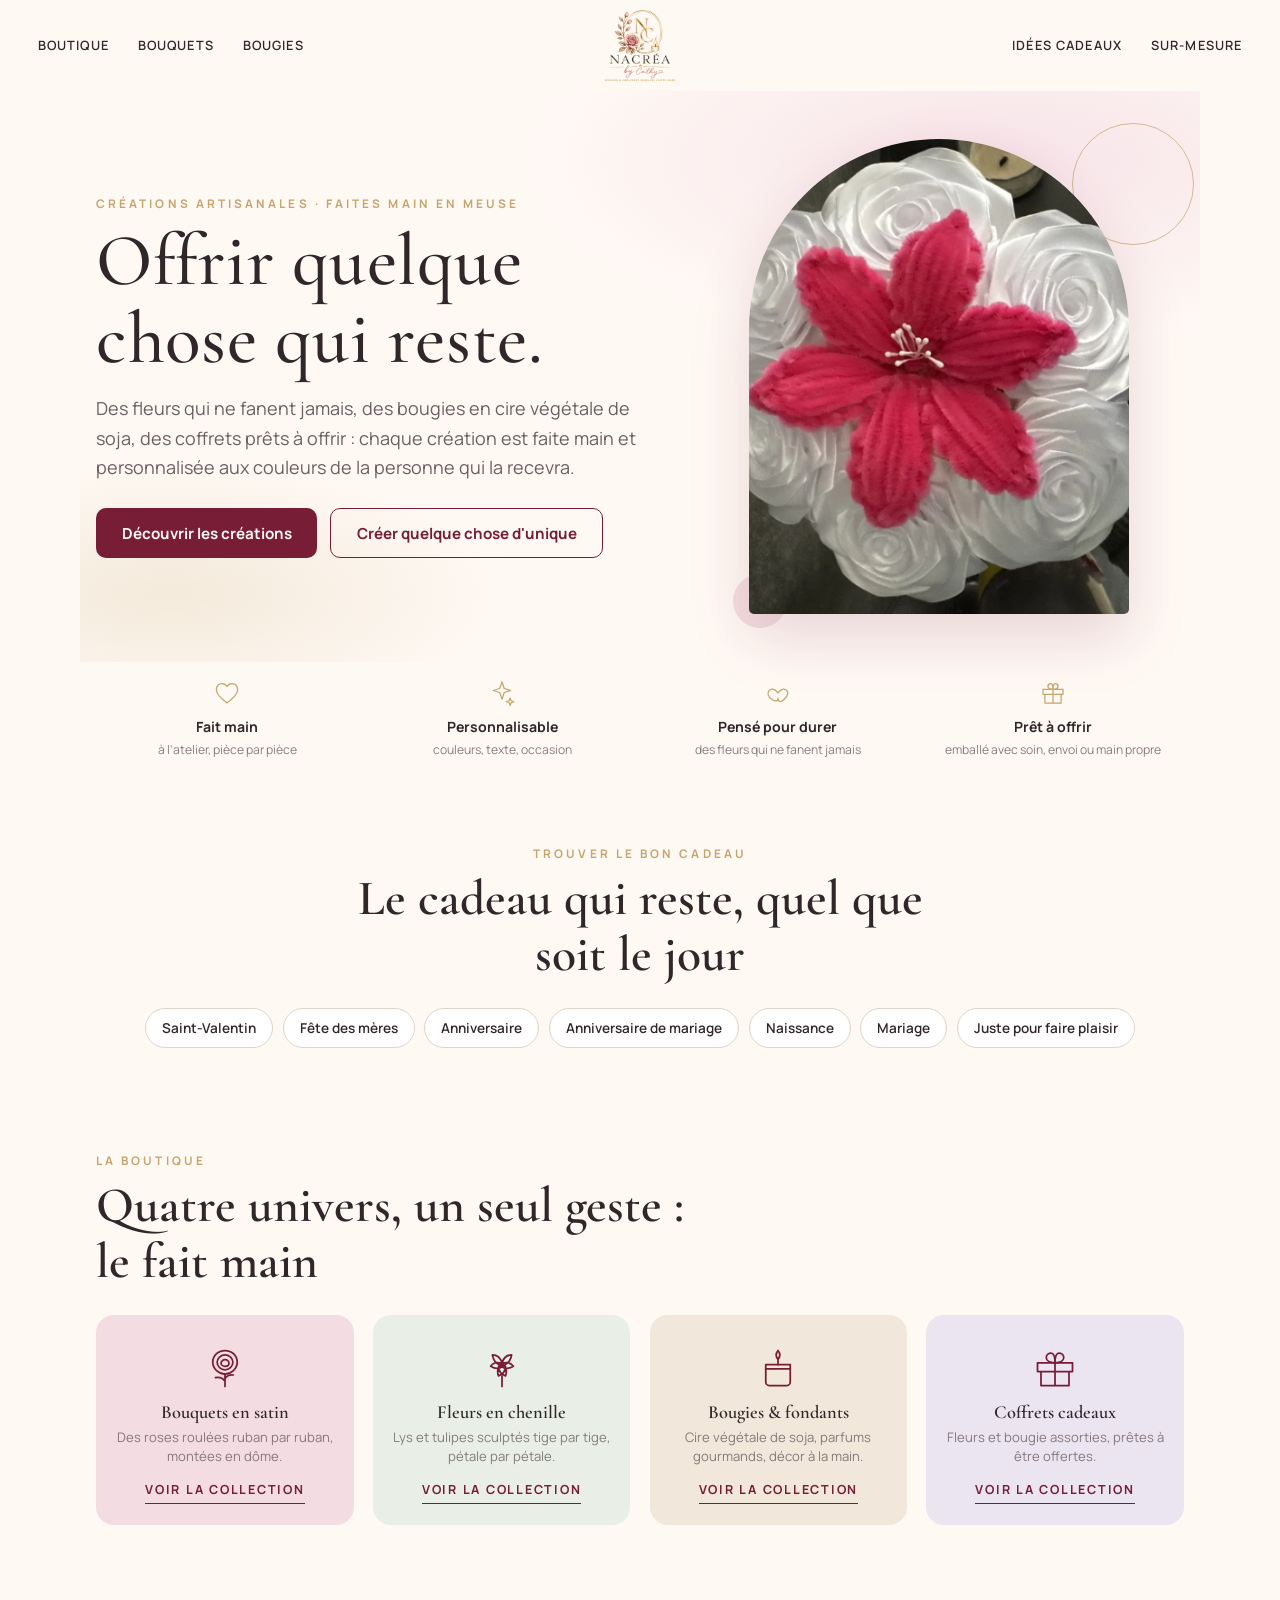
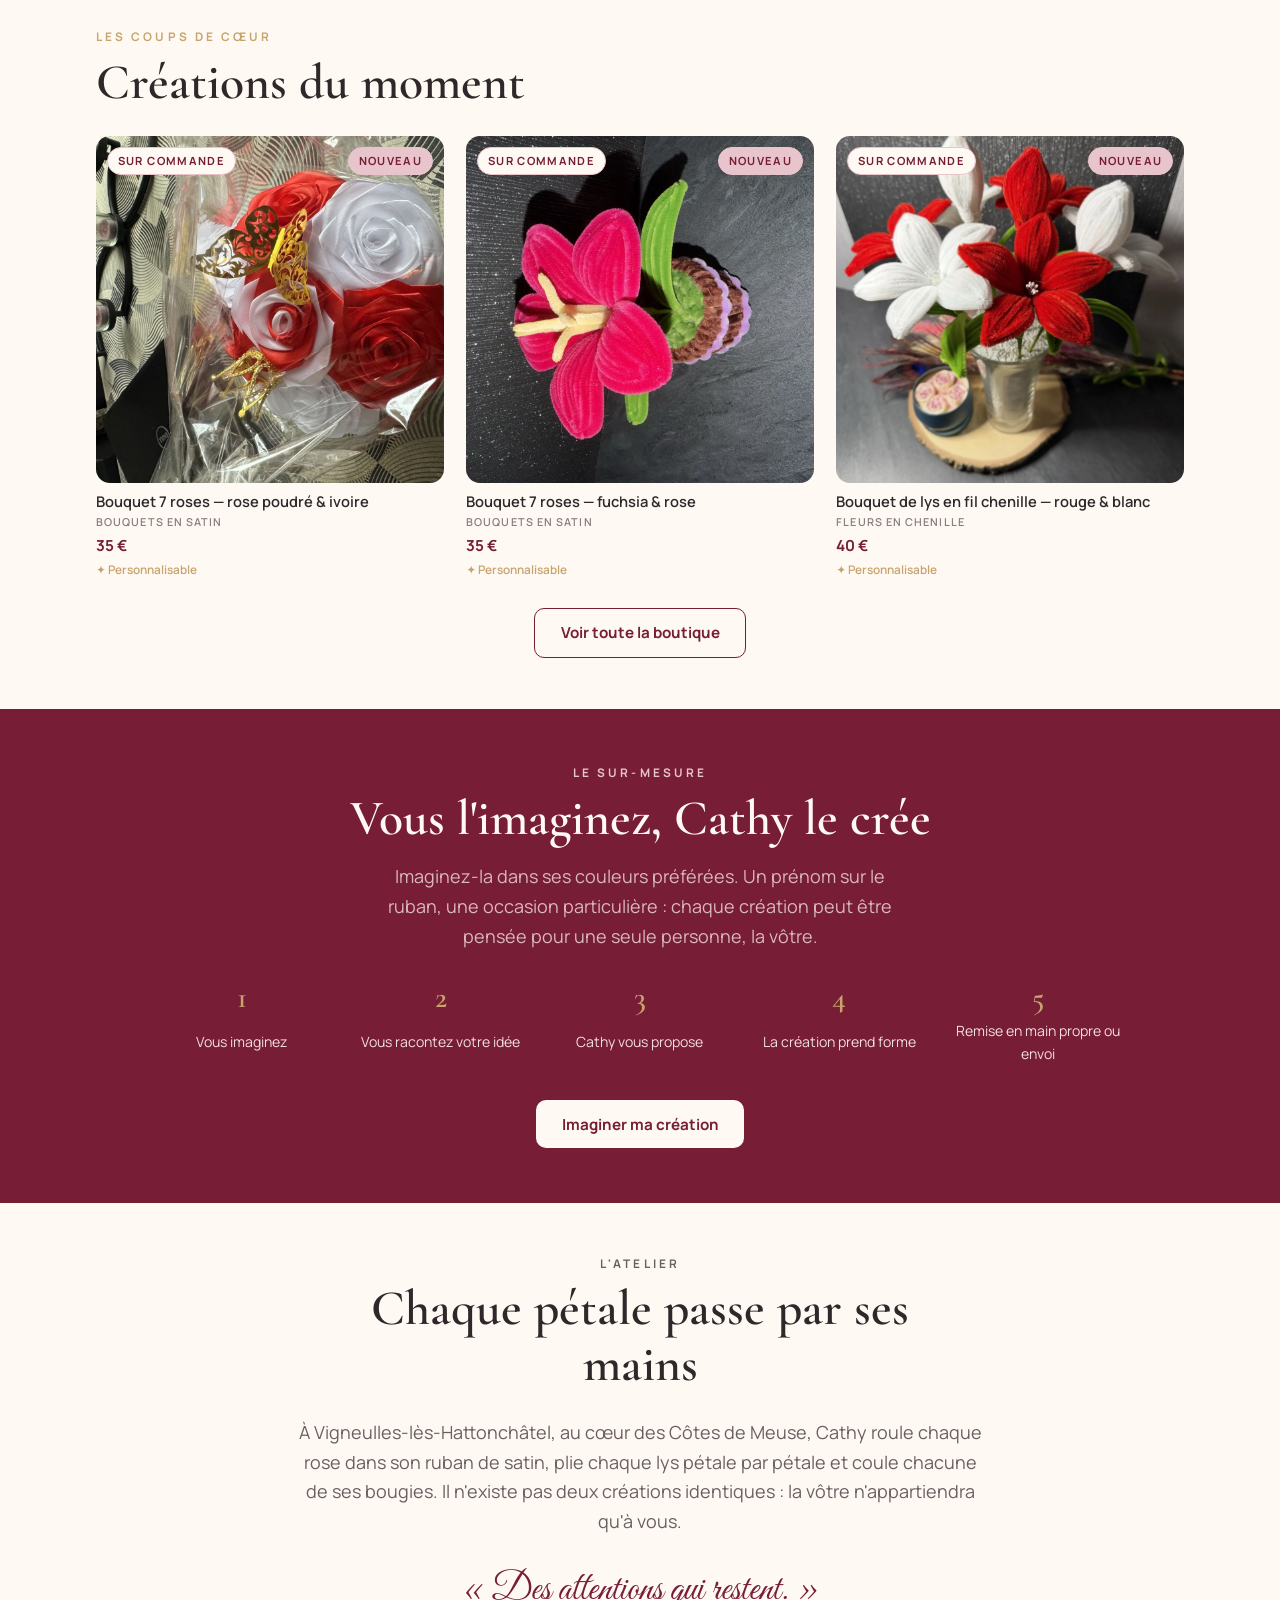
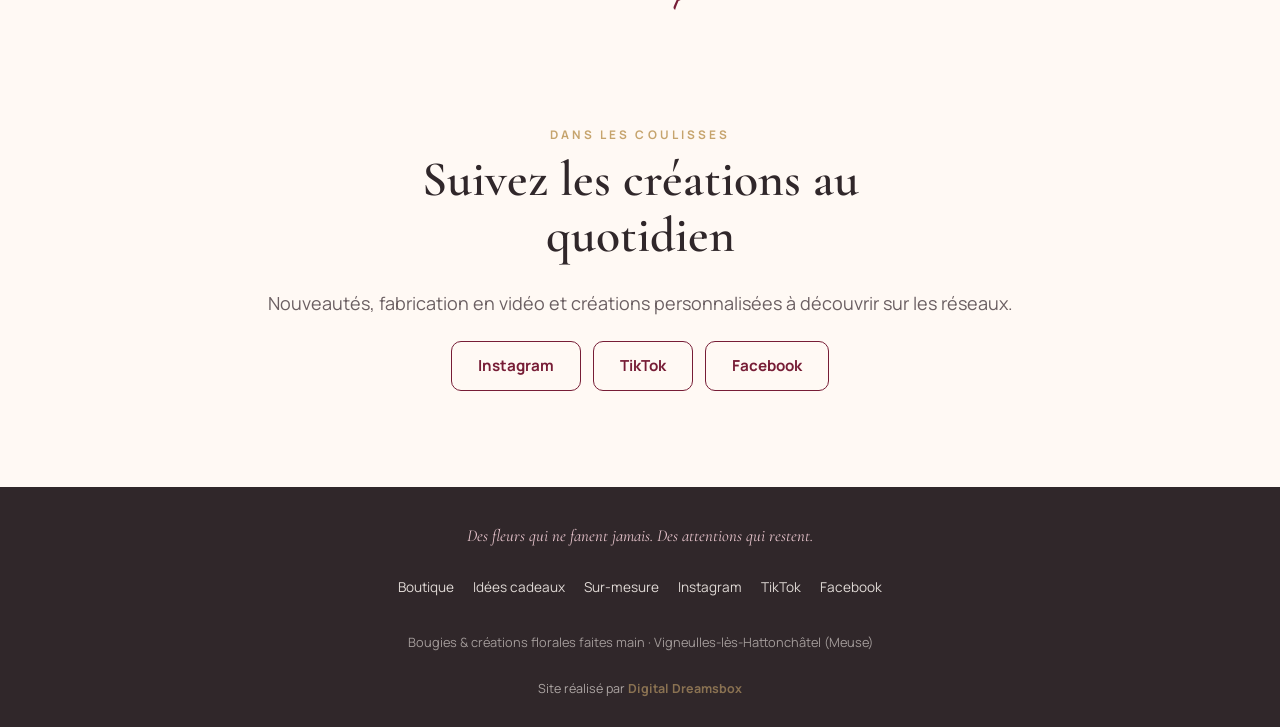
==== commit 8a02216b: "Retire les pastilles de couleurs de la section sur-mesure Co-Authored-By: Claude Fable 5 <noreply@an" ====
--- a/index.html
+++ b/index.html
@@ -194,13 +194,6 @@
       <p class="eyebrow eyebrow-clair">Le sur-mesure</p>
       <h2>Vous l'imaginez, Cathy le crée</h2>
       <p class="surmesure-sous">Imaginez-la dans ses couleurs préférées. Un prénom sur le ruban, une occasion particulière&nbsp;: chaque création peut être pensée pour une seule personne, la vôtre.</p>
-      <div class="palette-perso" role="presentation">
-        <span class="pp"><i style="background:#E8C5CD"></i>Rose</span>
-        <span class="pp"><i style="background:#8C2540"></i>Bordeaux</span>
-        <span class="pp"><i style="background:#C9B8E4"></i>Lilas</span>
-        <span class="pp"><i style="background:#3B62C4"></i>Bleu</span>
-        <span class="pp"><i style="background:#F4E9D8"></i>Crème</span>
-      </div>
       <ol class="etapes">
         <li><b>1</b>Vous imaginez</li>
         <li><b>2</b>Vous racontez votre idée</li>
--- a/assets/styles.css
+++ b/assets/styles.css
@@ -136,20 +136,6 @@
 .js-reveal.on { opacity: 1; transform: none; }
 @media (prefers-reduced-motion: reduce) {
   .js-reveal { opacity: 1; transform: none; transition: none; }
-}
-
-/* ---------- Pastilles couleurs (section personnalisation) ---------- */
-.palette-perso {
-  display: flex; flex-wrap: wrap; gap: 1.1rem; justify-content: center;
-  margin: 0 auto 2.1rem;
-}
-.palette-perso .pp {
-  display: grid; justify-items: center; gap: .35rem;
-  font-size: .75rem; color: #F3DDE2;
-}
-.palette-perso .pp i {
-  width: 34px; height: 34px; border-radius: 50%;
-  border: 2px solid rgba(255, 249, 244, .65); display: block;
 }
 
 /* ---------- Page boutique ---------- */
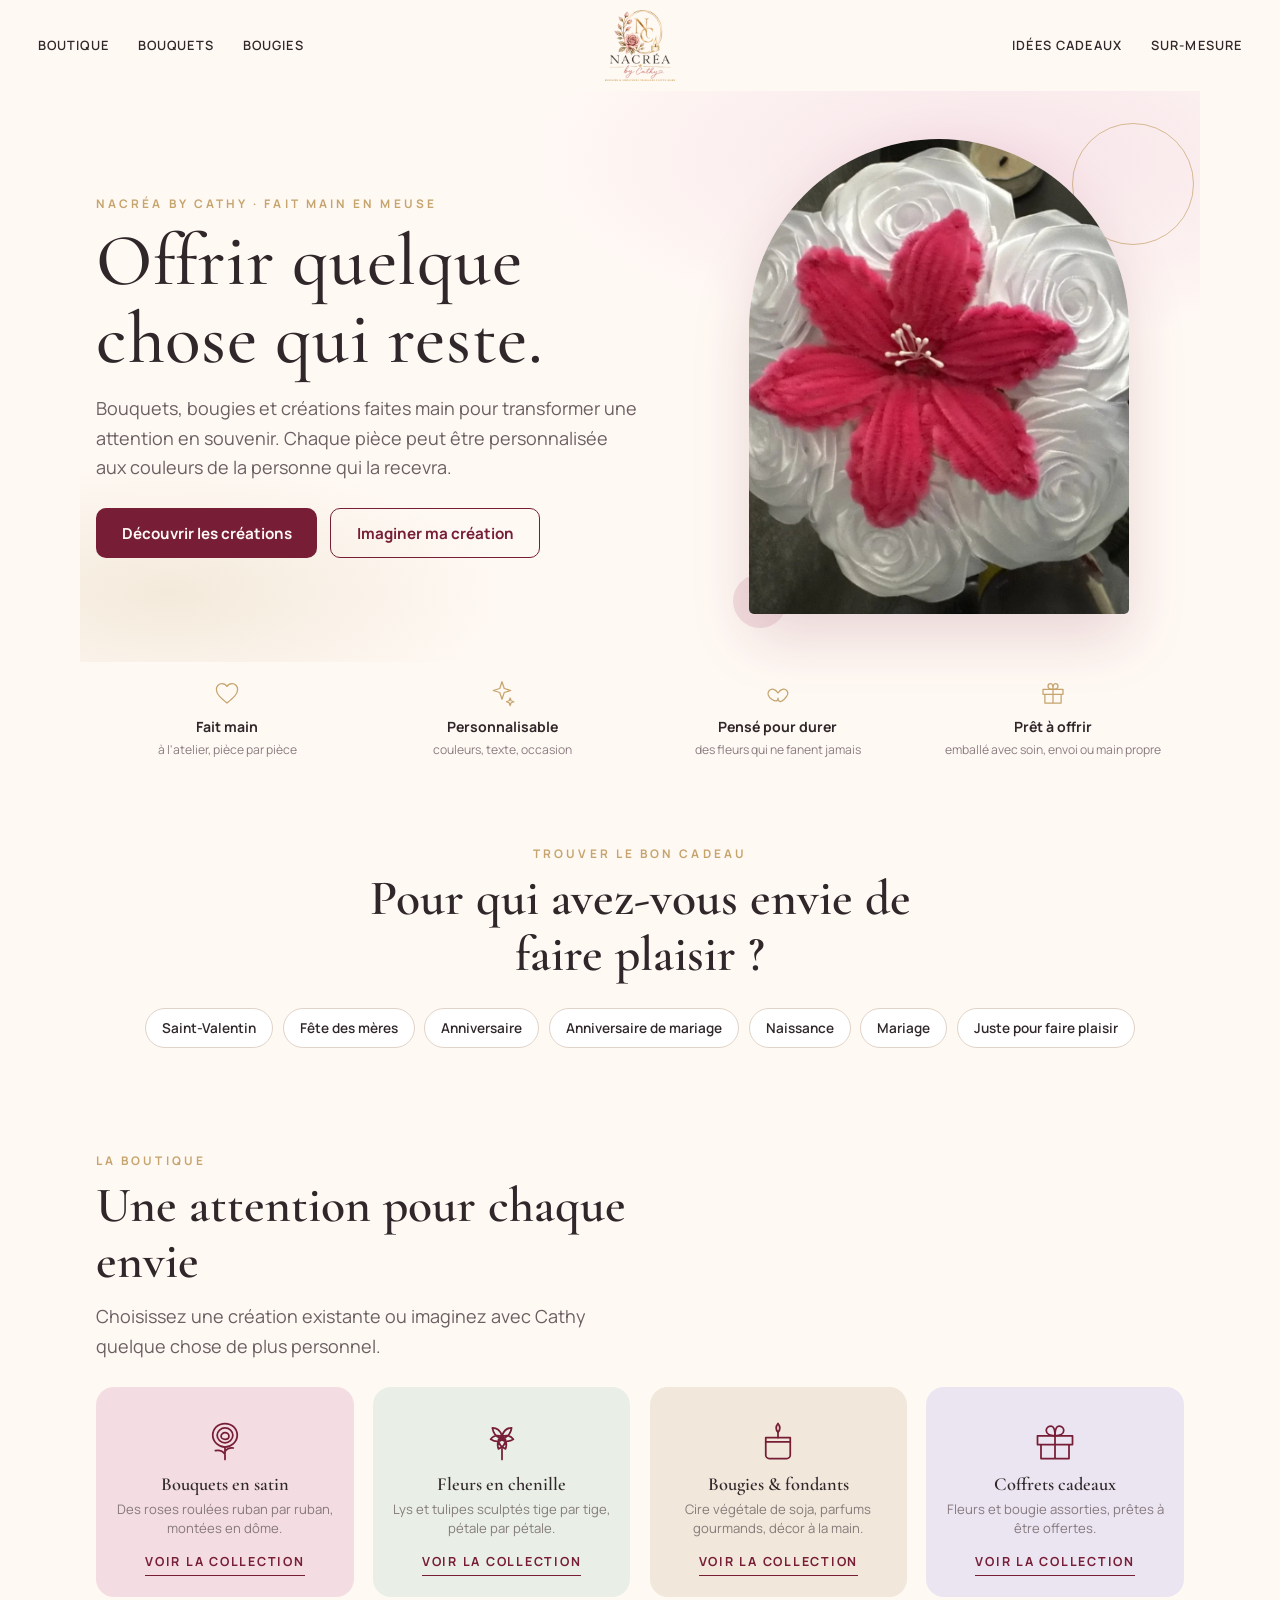
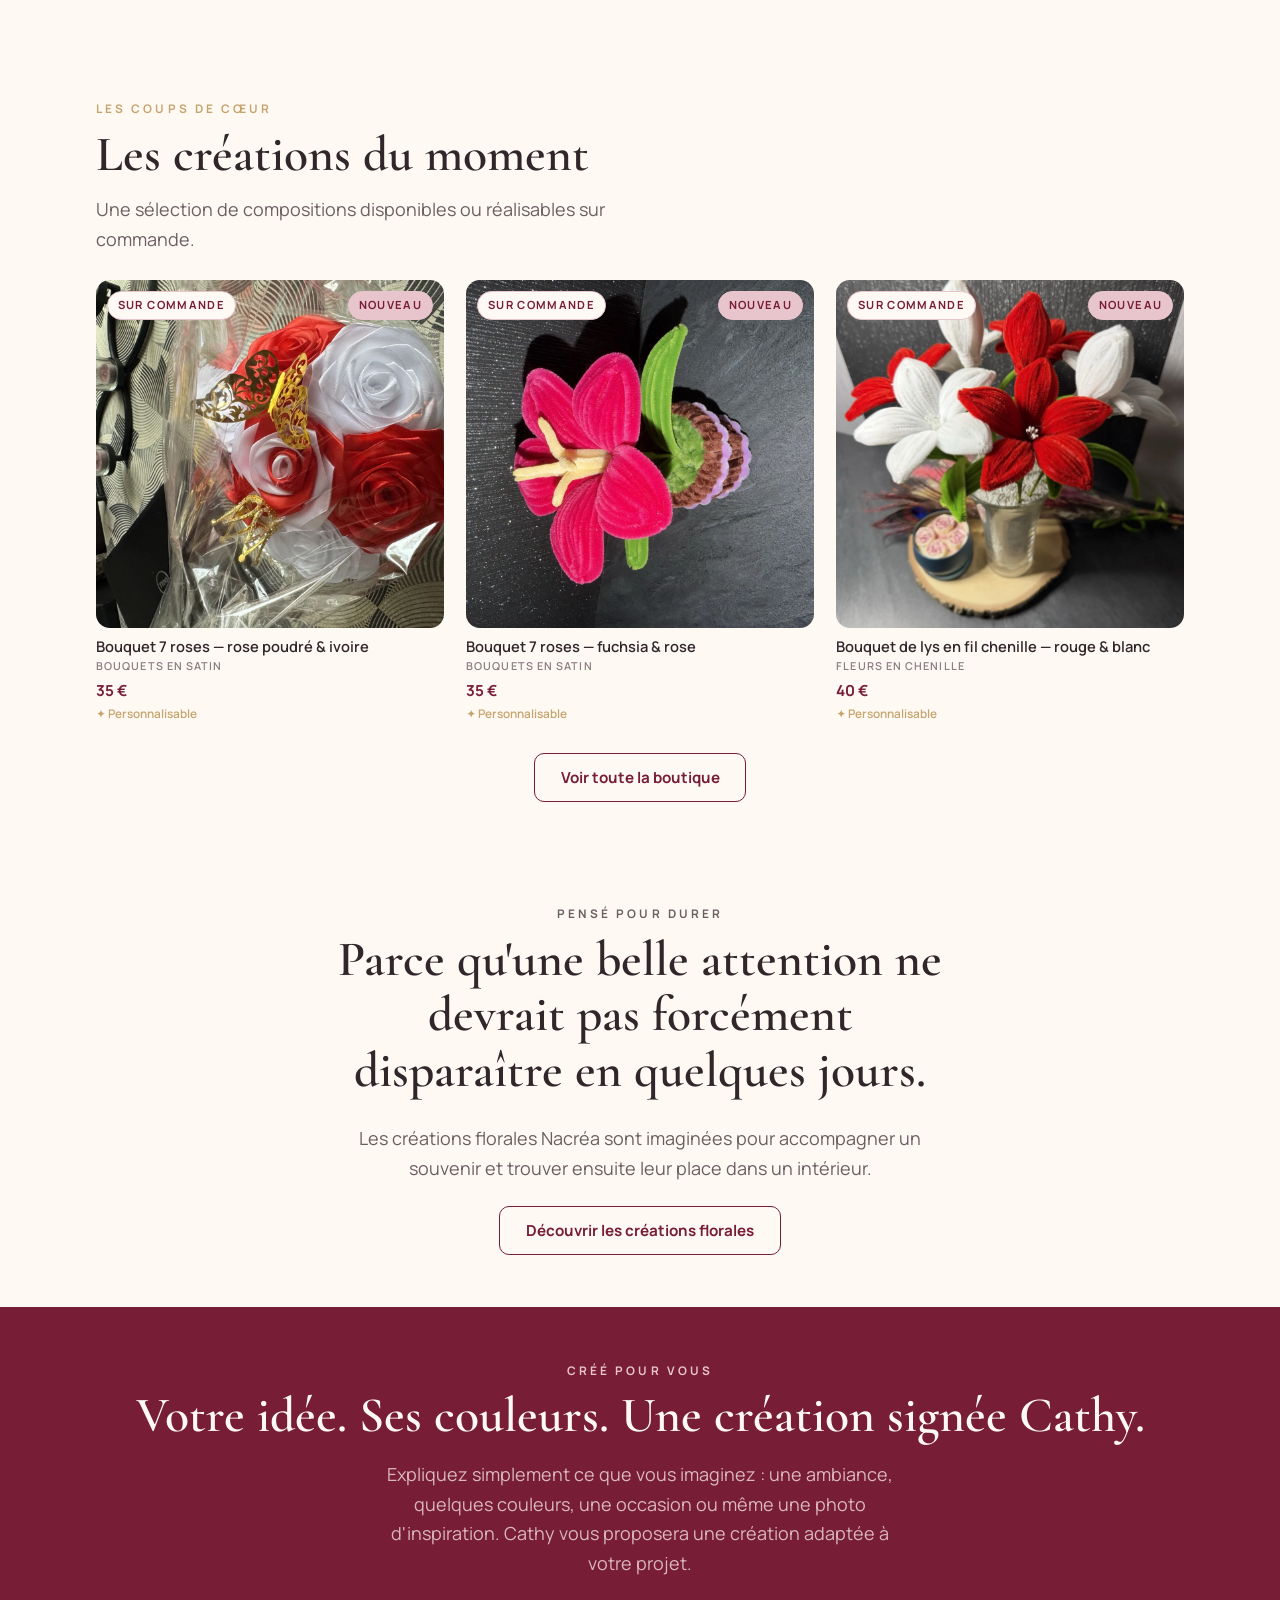
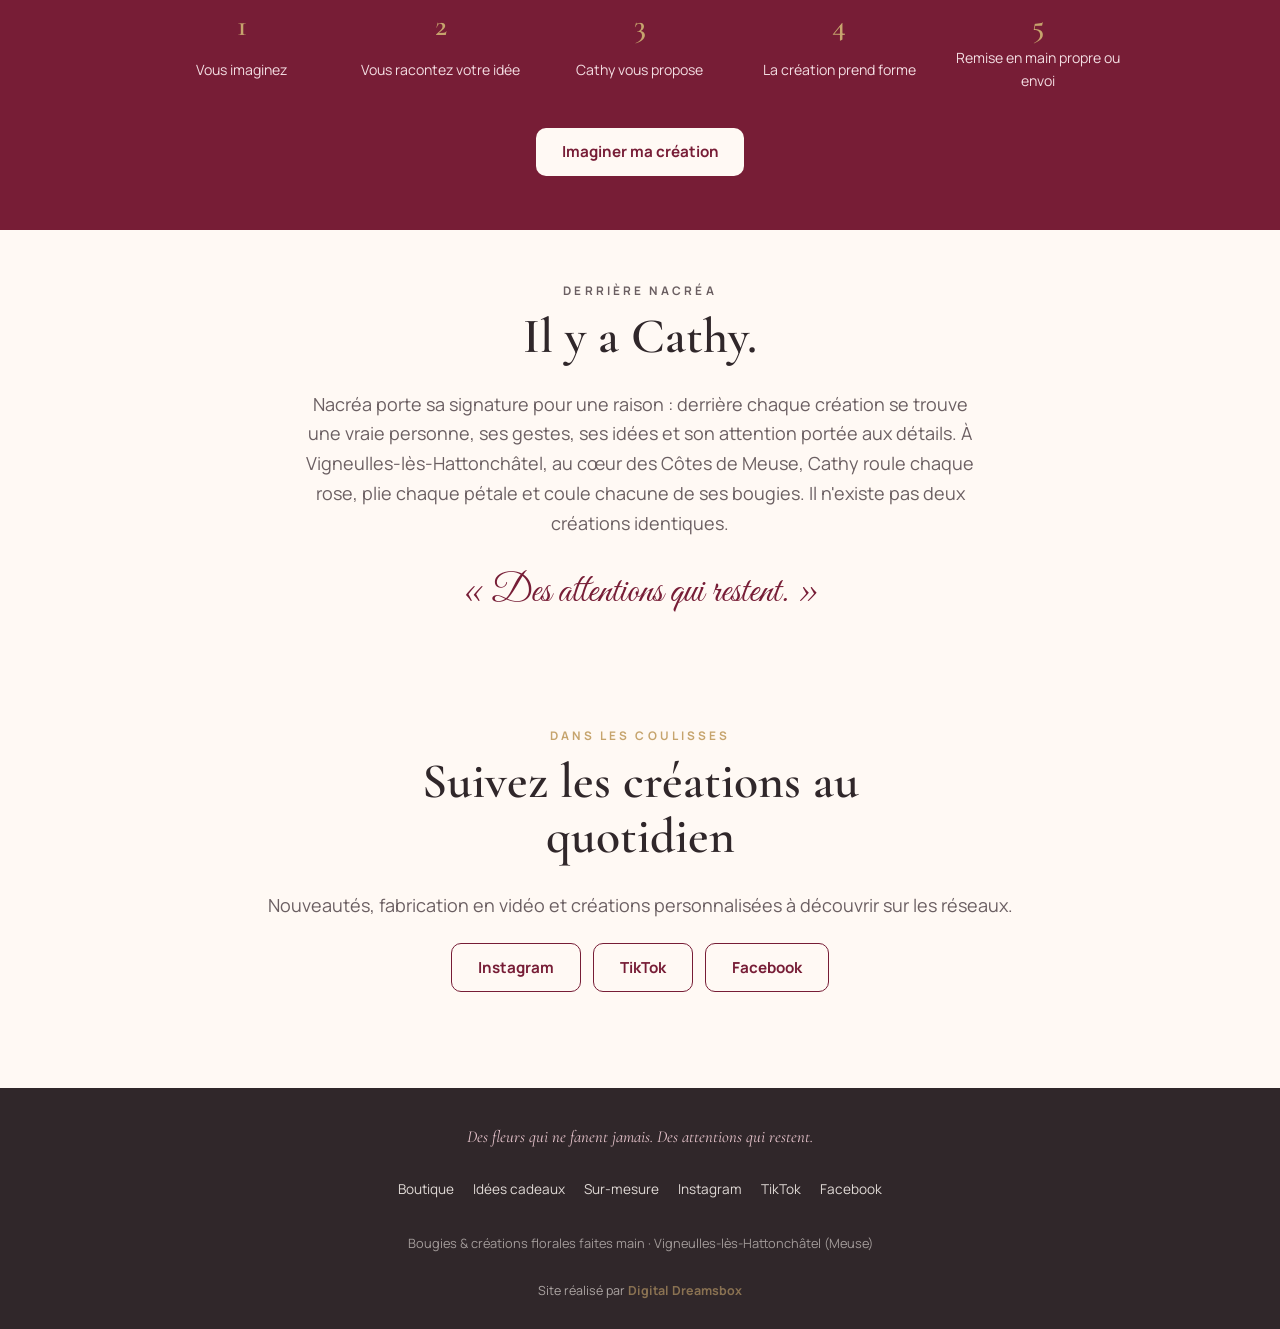
==== commit a5019782: "Copywriting Phase 7 : voix de marque officielle sur home, boutique, fiches et sur-mesure + reformula" ====
--- a/index.html
+++ b/index.html
@@ -62,12 +62,12 @@
        ======================================== -->
   <section class="hero">
     <div class="hero-texte">
-      <p class="eyebrow">Créations artisanales · faites main en Meuse</p>
+      <p class="eyebrow">Nacréa by Cathy · fait main en Meuse</p>
       <h1>Offrir quelque chose qui&nbsp;reste.</h1>
-      <p class="hero-sous">Des fleurs qui ne fanent jamais, des bougies en cire végétale de soja, des coffrets prêts à offrir : chaque création est faite main et personnalisée aux couleurs de la personne qui la recevra.</p>
+      <p class="hero-sous">Bouquets, bougies et créations faites main pour transformer une attention en souvenir. Chaque pièce peut être personnalisée aux couleurs de la personne qui la recevra.</p>
       <div class="hero-actions">
         <a class="btn btn-primary" href="/boutique.html">Découvrir les créations</a>
-        <a class="btn btn-ghost" href="/sur-mesure.html">Créer quelque chose d'unique</a>
+        <a class="btn btn-ghost" href="/sur-mesure.html">Imaginer ma création</a>
       </div>
     </div>
     <div class="hero-visu" aria-hidden="true">
@@ -104,7 +104,7 @@
        ======================================== -->
   <section class="sec occasions-home">
     <p class="eyebrow">Trouver le bon cadeau</p>
-    <h2>Le cadeau qui reste, quel que soit le jour</h2>
+    <h2>Pour qui avez-vous envie de faire plaisir&nbsp;?</h2>
     <div class="occ-chips">
       <a class="chip" href="/boutique.html?occasion=saint-valentin">Saint-Valentin</a>
       <a class="chip" href="/boutique.html?occasion=fete-des-meres">Fête des mères</a>
@@ -121,7 +121,8 @@
        ======================================== -->
   <section class="sec collections">
     <p class="eyebrow">La boutique</p>
-    <h2>Quatre univers, un seul geste&nbsp;: le fait main</h2>
+    <h2>Une attention pour chaque envie</h2>
+    <p class="sec-intro">Choisissez une création existante ou imaginez avec Cathy quelque chose de plus personnel.</p>
     <div class="collections-grid">
       <a class="ccard" style="--fond:#F3DDE2" href="/boutique.html?collection=bouquets-satin">
         <svg viewBox="0 0 64 64" width="56" height="56" fill="none" stroke="#771D36" stroke-width="2" stroke-linecap="round"><path d="M32 12c8 0 14 6 14 13.5S39 39 32 39s-14-6-14-13.5S24 12 32 12Zm0 5c5 0 9 3.8 9 8.5S36.6 34 32 34s-9-3.8-9-8.5 4.4-8.5 9-8.5Zm0 5.5c2.6 0 4.5 1.8 4.5 4S34.4 30 32 30s-4.5-1.6-4.5-3.5 2-4 4.5-4Z"/><path d="M32 39v14M32 47c-3-4-7-5-11-4M32 44c2.5-3.5 6-4.5 9.5-4"/></svg>
@@ -155,7 +156,8 @@
        ======================================== -->
   <section class="sec coups">
     <p class="eyebrow">Les coups de cœur</p>
-    <h2>Créations du moment</h2>
+    <h2>Les créations du moment</h2>
+    <p class="sec-intro">Une sélection de compositions disponibles ou réalisables sur commande.</p>
     <!-- GEN:COUPS-DE-COEUR -->
 <div class="grille-produits">
     <a class="carte-produit" href="/creation/bouquet-7-roses-rose-poudre-ivoire.html"
@@ -187,13 +189,23 @@
   </section>
 
   <!-- ========================================
+       ÉMOTION — l'argument durée
+       ======================================== -->
+  <section class="sec sec-centre">
+    <p class="eyebrow">Pensé pour durer</p>
+    <h2>Parce qu'une belle attention ne devrait pas forcément disparaître en quelques jours.</h2>
+    <p>Les créations florales Nacréa sont imaginées pour accompagner un souvenir et trouver ensuite leur place dans un intérieur.</p>
+    <p class="centre" style="margin-top:1.4rem"><a class="btn btn-ghost" href="/boutique.html?collection=bouquets-satin">Découvrir les créations florales</a></p>
+  </section>
+
+  <!-- ========================================
        SUR-MESURE
        ======================================== -->
   <section class="surmesure">
     <div class="surmesure-int">
-      <p class="eyebrow eyebrow-clair">Le sur-mesure</p>
-      <h2>Vous l'imaginez, Cathy le crée</h2>
-      <p class="surmesure-sous">Imaginez-la dans ses couleurs préférées. Un prénom sur le ruban, une occasion particulière&nbsp;: chaque création peut être pensée pour une seule personne, la vôtre.</p>
+      <p class="eyebrow eyebrow-clair">Créé pour vous</p>
+      <h2>Votre idée. Ses couleurs. Une création signée Cathy.</h2>
+      <p class="surmesure-sous">Expliquez simplement ce que vous imaginez : une ambiance, quelques couleurs, une occasion ou même une photo d'inspiration. Cathy vous proposera une création adaptée à votre projet.</p>
       <ol class="etapes">
         <li><b>1</b>Vous imaginez</li>
         <li><b>2</b>Vous racontez votre idée</li>
@@ -209,9 +221,9 @@
        ATELIER
        ======================================== -->
   <section class="sec atelier">
-    <p class="eyebrow">L'atelier</p>
-    <h2>Chaque pétale passe par ses mains</h2>
-    <p>À Vigneulles-lès-Hattonchâtel, au cœur des Côtes de Meuse, Cathy roule chaque rose dans son ruban de satin, plie chaque lys pétale par pétale et coule chacune de ses bougies. Il n'existe pas deux créations identiques&nbsp;: la vôtre n'appartiendra qu'à vous.</p>
+    <p class="eyebrow">Derrière Nacréa</p>
+    <h2>Il y a Cathy.</h2>
+    <p>Nacréa porte sa signature pour une raison : derrière chaque création se trouve une vraie personne, ses gestes, ses idées et son attention portée aux détails. À Vigneulles-lès-Hattonchâtel, au cœur des Côtes de Meuse, Cathy roule chaque rose, plie chaque pétale et coule chacune de ses bougies. Il n'existe pas deux créations identiques.</p>
     <p class="citation">«&nbsp;Des attentions qui restent.&nbsp;»</p>
   </section>
 
--- a/assets/styles.css
+++ b/assets/styles.css
@@ -164,7 +164,35 @@
 .fil { font-size: .82rem; color: #8a7c80; margin-bottom: 1rem; }
 .fil a { color: inherit; }
 .produit-grille { display: grid; gap: 1.6rem; }
-@media (min-width: 900px) { .produit-grille { grid-template-columns: 1.1fr 1fr; gap: 3rem; } }
+@media (min-width: 900px) {
+  .produit-grille { grid-template-columns: 1.15fr 1fr; gap: 3rem; }
+  .produit-grille .infos { position: sticky; top: 100px; align-self: start; }
+}
+.cat-label {
+  font-size: .72rem; font-weight: 700; letter-spacing: .2em; text-transform: uppercase;
+  color: var(--champagne); margin-bottom: .35rem;
+}
+.delai-note { margin-top: .9rem; font-size: .88rem; color: #6b5f62; }
+.produit-bloc { max-width: 720px; margin-top: 2.6rem; }
+.produit-bloc h2 { margin-bottom: .7rem; }
+.produit-bloc p { margin-bottom: .6rem; color: #4d4245; }
+.details-dl { display: grid; gap: .7rem; }
+.details-dl dt { font-weight: 700; font-size: .82rem; letter-spacing: .1em; text-transform: uppercase; color: var(--champagne); }
+.details-dl dd { margin: .1rem 0 0; }
+.note-variation { font-size: .84rem; color: #8a7c80; margin-top: .8rem; }
+.atelier-fiche a { font-weight: 600; }
+.sticky-buy {
+  position: fixed; bottom: 0; left: 0; right: 0; z-index: 60;
+  display: none; align-items: center; justify-content: space-between; gap: 1rem;
+  padding: .55rem 1rem calc(.55rem + env(safe-area-inset-bottom));
+  background: rgba(255, 249, 244, .95);
+  -webkit-backdrop-filter: blur(8px); backdrop-filter: blur(8px);
+  border-top: 1px solid #eadfd6;
+}
+.sticky-buy.on { display: flex; }
+.sticky-buy .sb-prix { font-weight: 700; font-size: 1.15rem; color: var(--bordeaux); white-space: nowrap; }
+.sticky-buy .btn { min-height: 44px; padding: .55rem 1.2rem; font-size: .88rem; }
+@media (min-width: 900px) { .sticky-buy.on { display: none; } }
 .galerie img#galerie-main { border-radius: 16px; width: 100%; aspect-ratio: 1/1; object-fit: cover; }
 .galerie-thumbs { display: flex; gap: .6rem; margin-top: .7rem; }
 .galerie-thumbs .thumb { border: 2px solid transparent; border-radius: 10px; overflow: hidden; padding: 0; cursor: pointer; background: none; }
@@ -308,7 +336,11 @@
   color: var(--champagne); line-height: 1;
 }
 
-/* ---------- Atelier ---------- */
+/* ---------- Sections centrées (atelier, émotion) ---------- */
+.sec-intro { color: #6b5f62; max-width: 560px; margin: -0.8rem 0 1.6rem; }
+.sec-centre { text-align: center; max-width: 760px; }
+.sec-centre h2 { margin-left: auto; margin-right: auto; }
+.sec-centre p { color: #6b5f62; max-width: 620px; margin-left: auto; margin-right: auto; }
 .atelier { text-align: center; max-width: 720px; }
 .atelier h2 { margin-left: auto; margin-right: auto; }
 .atelier p { color: #6b5f62; }
@@ -346,3 +378,66 @@
 .p404 { min-height: 62svh; display: grid; place-content: center; text-align: center; gap: 1rem; padding: 2rem 1rem; }
 .p404 h1 { font-size: clamp(2rem, 6vw, 3rem); }
 .p404 p { color: #6b5f62; }
+
+/* ============================================================
+   FORMULAIRE SUR-MESURE (wizard multi-étapes)
+   ============================================================ */
+.page-smesure { max-width: 820px; }
+.wizard { margin-top: 2.6rem; scroll-margin-top: 90px; }
+.base-info {
+  background: #fff; border: 1px solid var(--rose); border-radius: 12px;
+  padding: .9rem 1.1rem; font-size: .9rem; margin-bottom: 1.4rem;
+}
+.wprogress { display: flex; gap: .45rem; }
+.wp-dot {
+  width: 26px; height: 5px; border-radius: 999px; background: #e8ddd3;
+  transition: background .25s ease;
+}
+.wp-dot.on { background: var(--bordeaux); }
+.wp-count { font-size: .75rem; font-weight: 700; letter-spacing: .14em; text-transform: uppercase; color: var(--champagne); margin: .5rem 0 1.2rem; }
+.fstep { border: none; }
+.fstep h2 { font-size: clamp(1.5rem, 3vw, 2rem); margin-bottom: 1rem; }
+.fstep .wq { margin-top: 2rem; }
+.fstep .opt { font-family: 'Manrope', sans-serif; font-size: .78rem; font-weight: 500; color: #8a7c80; letter-spacing: 0; text-transform: none; }
+.choices { display: grid; grid-template-columns: repeat(2, 1fr); gap: .7rem; }
+@media (min-width: 700px) { .choices-3 { grid-template-columns: repeat(3, 1fr); } }
+.choice {
+  border: 1.5px solid #e0d3c8; border-radius: 14px; background: #fff;
+  padding: .85rem .7rem; min-height: 58px; cursor: pointer;
+  font-family: inherit; font-size: .92rem; font-weight: 600; color: var(--anthracite);
+  display: flex; flex-direction: column; align-items: center; justify-content: center; gap: .2rem;
+  text-align: center; transition: all .18s ease;
+}
+.choice small { font-weight: 500; font-size: .74rem; color: #8a7c80; }
+.choice:hover { border-color: var(--bordeaux); }
+.choice.sel { background: var(--bordeaux); border-color: var(--bordeaux); color: var(--ivoire); }
+.choice.sel small { color: var(--rose); }
+.choices-sw .choice { flex-direction: row; justify-content: flex-start; gap: .6rem; min-height: 52px; }
+.choices-sw .choice i { width: 22px; height: 22px; border-radius: 50%; flex: none; box-shadow: inset 0 0 0 1px rgba(0,0,0,.06); }
+.choice.sel i { box-shadow: 0 0 0 2px var(--ivoire); }
+.wlabel { display: grid; gap: .35rem; font-weight: 600; font-size: .9rem; margin-top: .6rem; }
+.wlabel input, .wlabel textarea {
+  font-family: inherit; font-size: 1rem; padding: .75rem .85rem;
+  border: 1.5px solid #e0d3c8; border-radius: 10px; background: #fff; width: 100%;
+}
+.wlabel input:focus, .wlabel textarea:focus { outline: 2px solid var(--champagne); border-color: var(--champagne); }
+.deux-w { display: grid; gap: .8rem; }
+@media (min-width: 640px) { .deux-w { grid-template-columns: 1fr 1fr; } }
+.whint { font-size: .84rem; color: #8a7c80; margin-top: .7rem; max-width: 56ch; }
+.wnav { display: flex; align-items: center; gap: .8rem; margin-top: 1.8rem; }
+.spacer-w { flex: 1; }
+.btn-s-w { background: none; border: 1.5px solid #e0d3c8; color: var(--anthracite); }
+.btn-s-w:hover { border-color: var(--bordeaux); color: var(--bordeaux); }
+.werror { margin-top: .9rem; color: #a33; font-size: .9rem; font-weight: 600; }
+.recap { display: grid; gap: .7rem; background: #fff; border: 1px solid #eadfd6; border-radius: 14px; padding: 1.2rem 1.3rem; }
+.recap-row dt { font-size: .74rem; font-weight: 700; letter-spacing: .12em; text-transform: uppercase; color: var(--champagne); }
+.recap-row dd { margin: .1rem 0 0; white-space: pre-wrap; }
+.recap-mod { border: none; background: none; color: var(--bordeaux); font-size: .74rem; cursor: pointer; text-decoration: underline; font-family: inherit; padding: 0 .2rem; text-transform: none; letter-spacing: 0; }
+.wfallback { margin-top: 1rem; }
+.wfallback h2 { margin-bottom: .5rem; }
+.wfallback p { color: #6b5f62; margin-bottom: 1rem; }
+.brief-txt {
+  background: #fff; border: 1px solid #eadfd6; border-radius: 12px;
+  padding: 1rem 1.1rem; font-size: .84rem; white-space: pre-wrap; word-break: break-word;
+  font-family: inherit; margin-bottom: 1.2rem; color: var(--anthracite);
+}
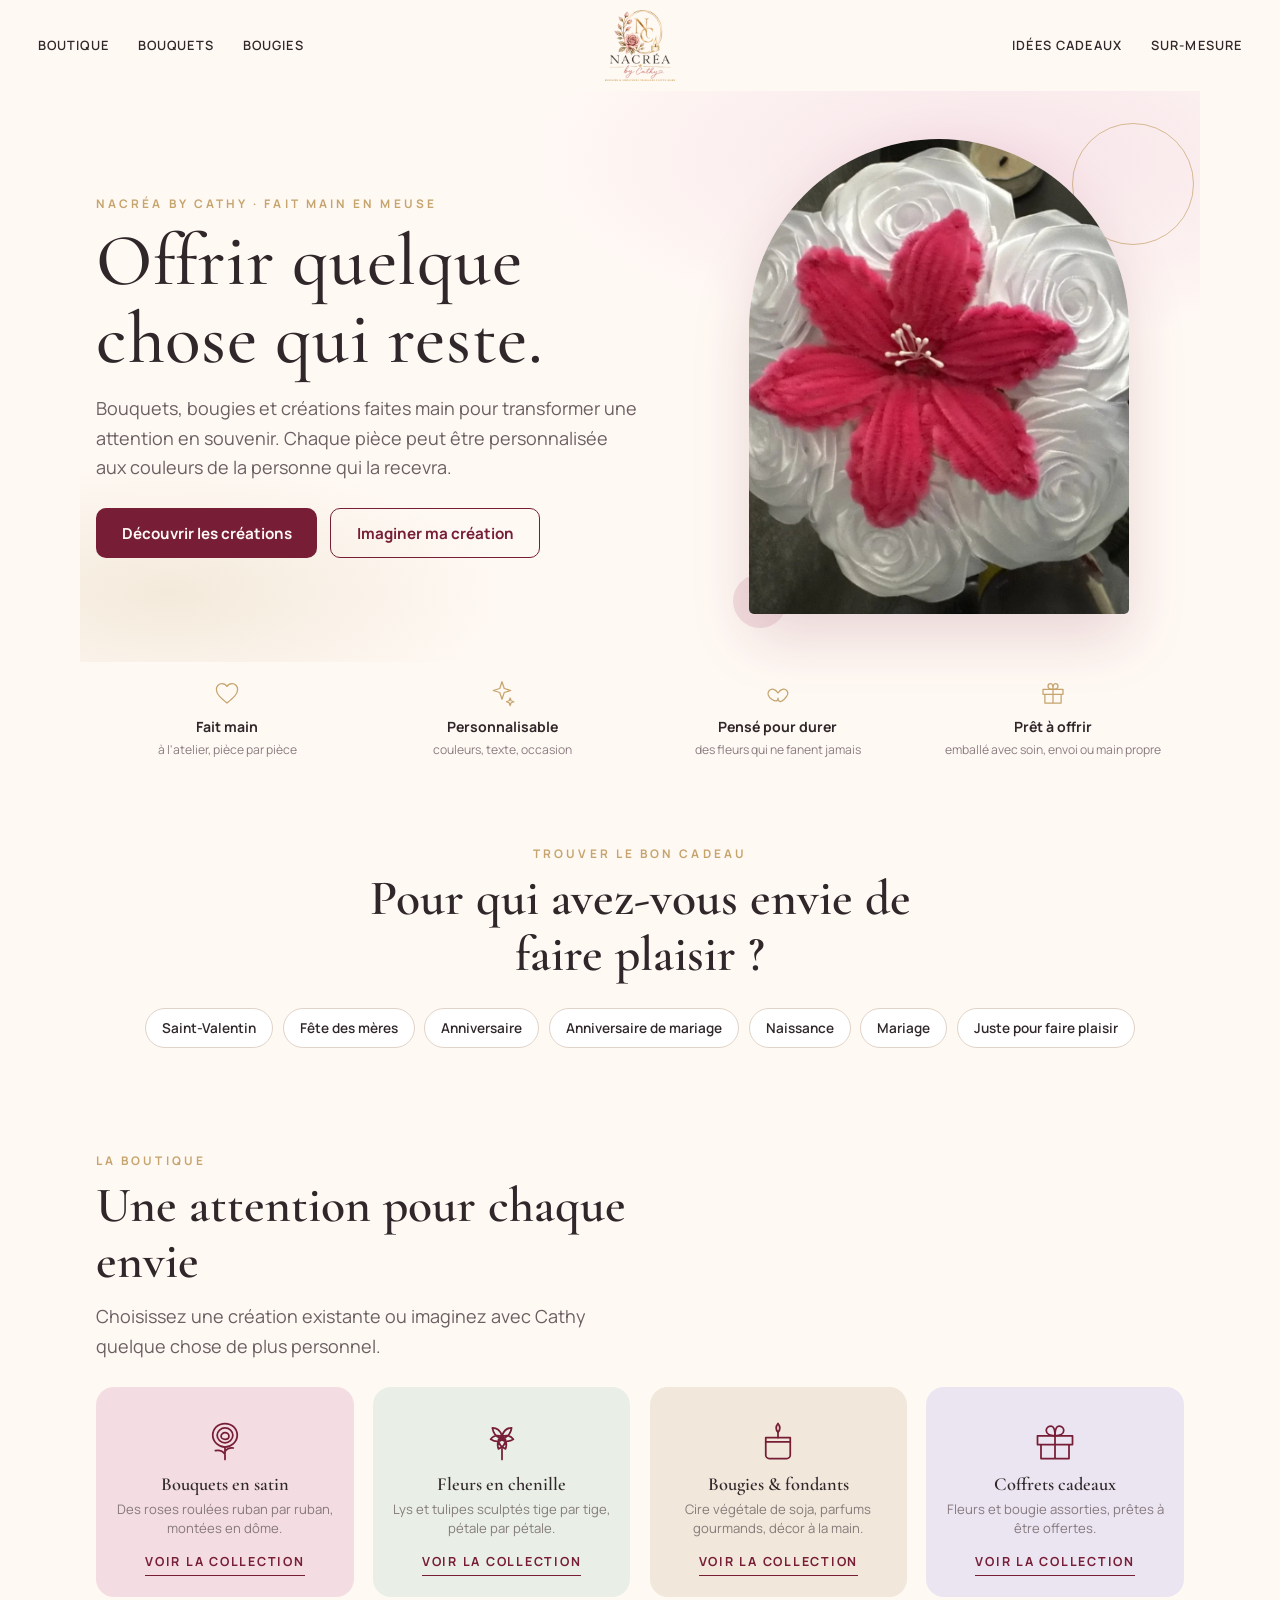
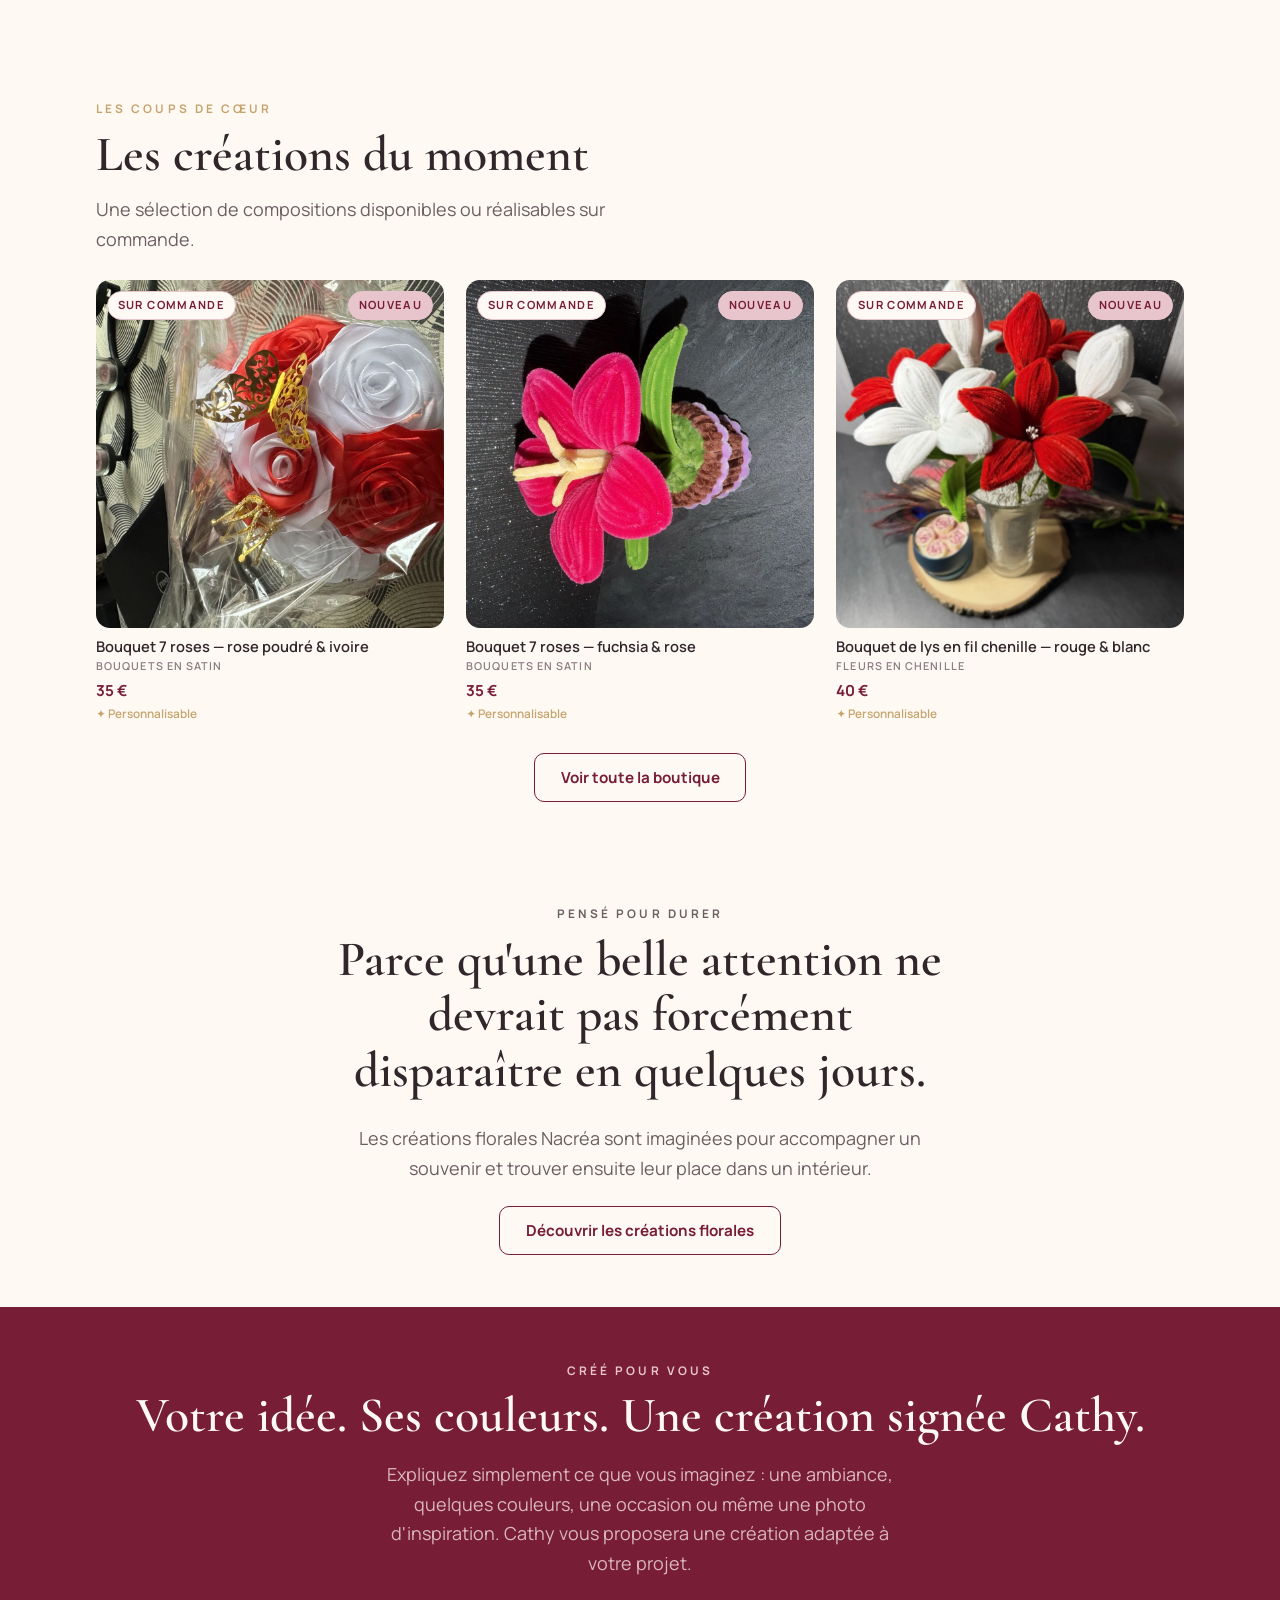
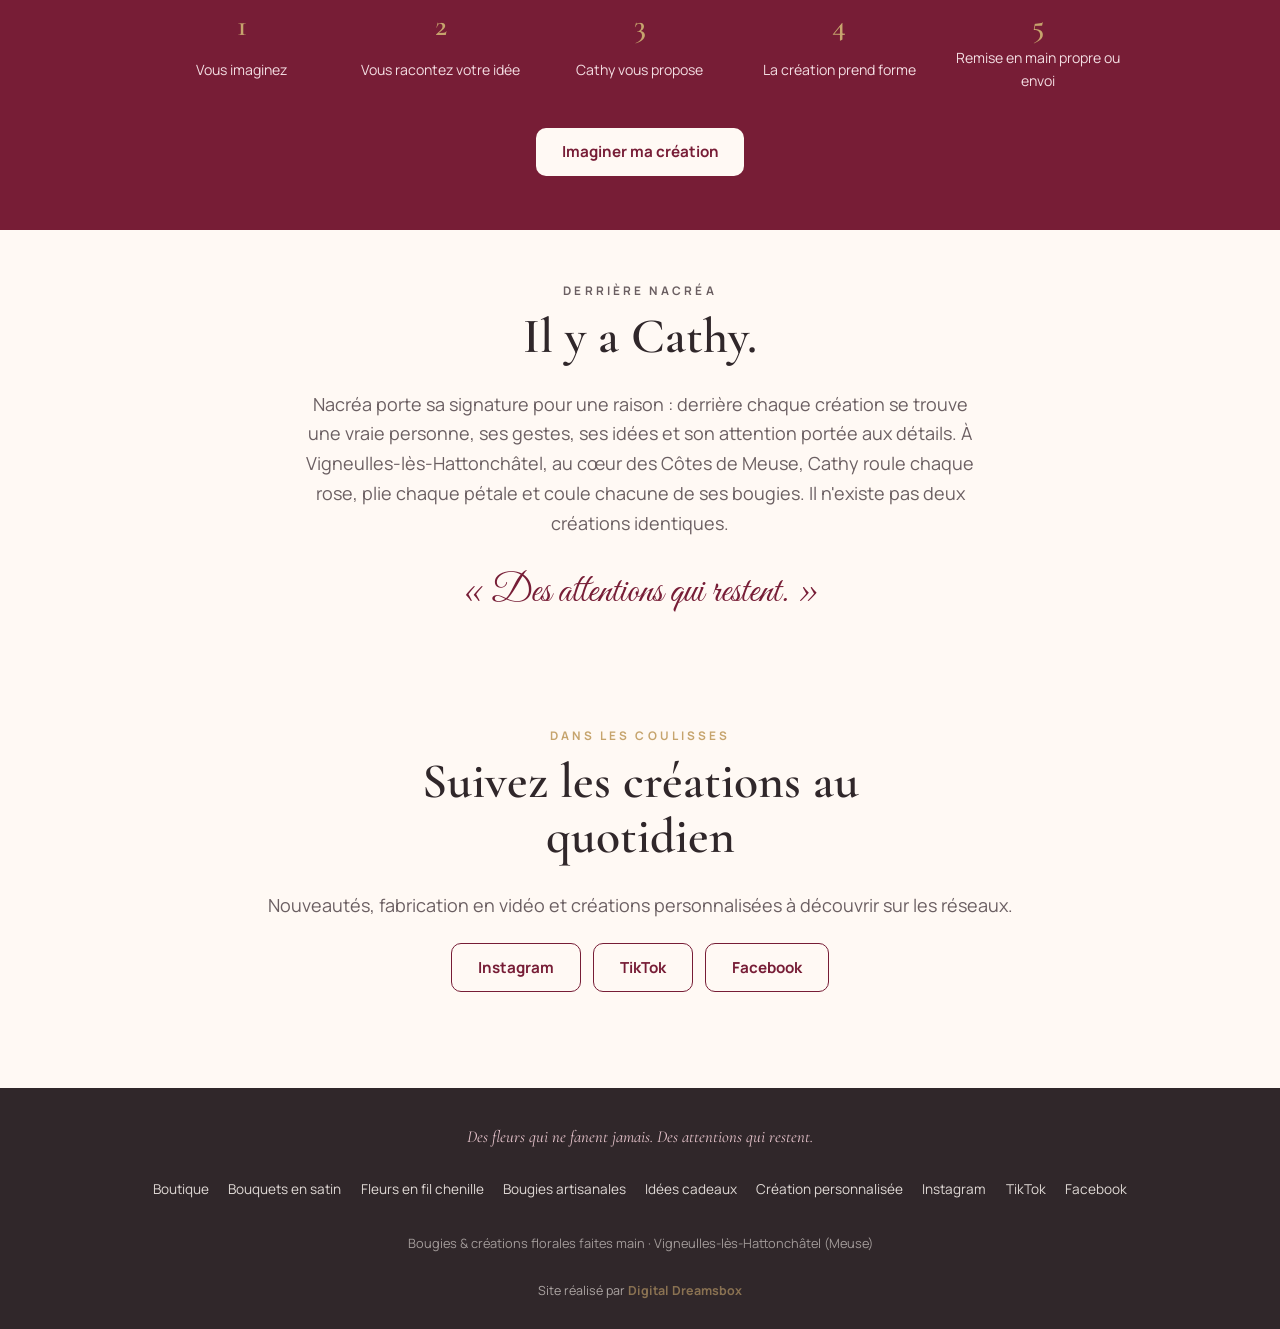
==== commit 4ed2df02: "SEO Phase 9 : BreadcrumbList JSON-LD, titles produits intelligents, alt enrichis, maillage footer an" ====
--- a/index.html
+++ b/index.html
@@ -248,8 +248,11 @@
   <p class="footer-baseline">Des fleurs qui ne fanent jamais. Des attentions qui restent.</p>
   <nav aria-label="Liens de bas de page">
     <a href="/boutique.html">Boutique</a>
+    <a href="/boutique.html?collection=bouquets-satin">Bouquets en satin</a>
+    <a href="/boutique.html?collection=fleurs-chenille">Fleurs en fil chenille</a>
+    <a href="/boutique.html?collection=bougies-fondants">Bougies artisanales</a>
     <a href="/idees-cadeaux.html">Idées cadeaux</a>
-    <a href="/sur-mesure.html">Sur-mesure</a>
+    <a href="/sur-mesure.html">Création personnalisée</a>
     <a href="https://www.instagram.com/catcandle55" target="_blank" rel="noopener">Instagram</a><a href="https://www.tiktok.com/@catcandle55" target="_blank" rel="noopener">TikTok</a><a href="https://www.facebook.com/share/1Giaos61ck/" target="_blank" rel="noopener">Facebook</a>
   </nav>
   <p class="footer-lieu">Bougies &amp; créations florales faites main · Vigneulles-lès-Hattonchâtel (Meuse)</p>
